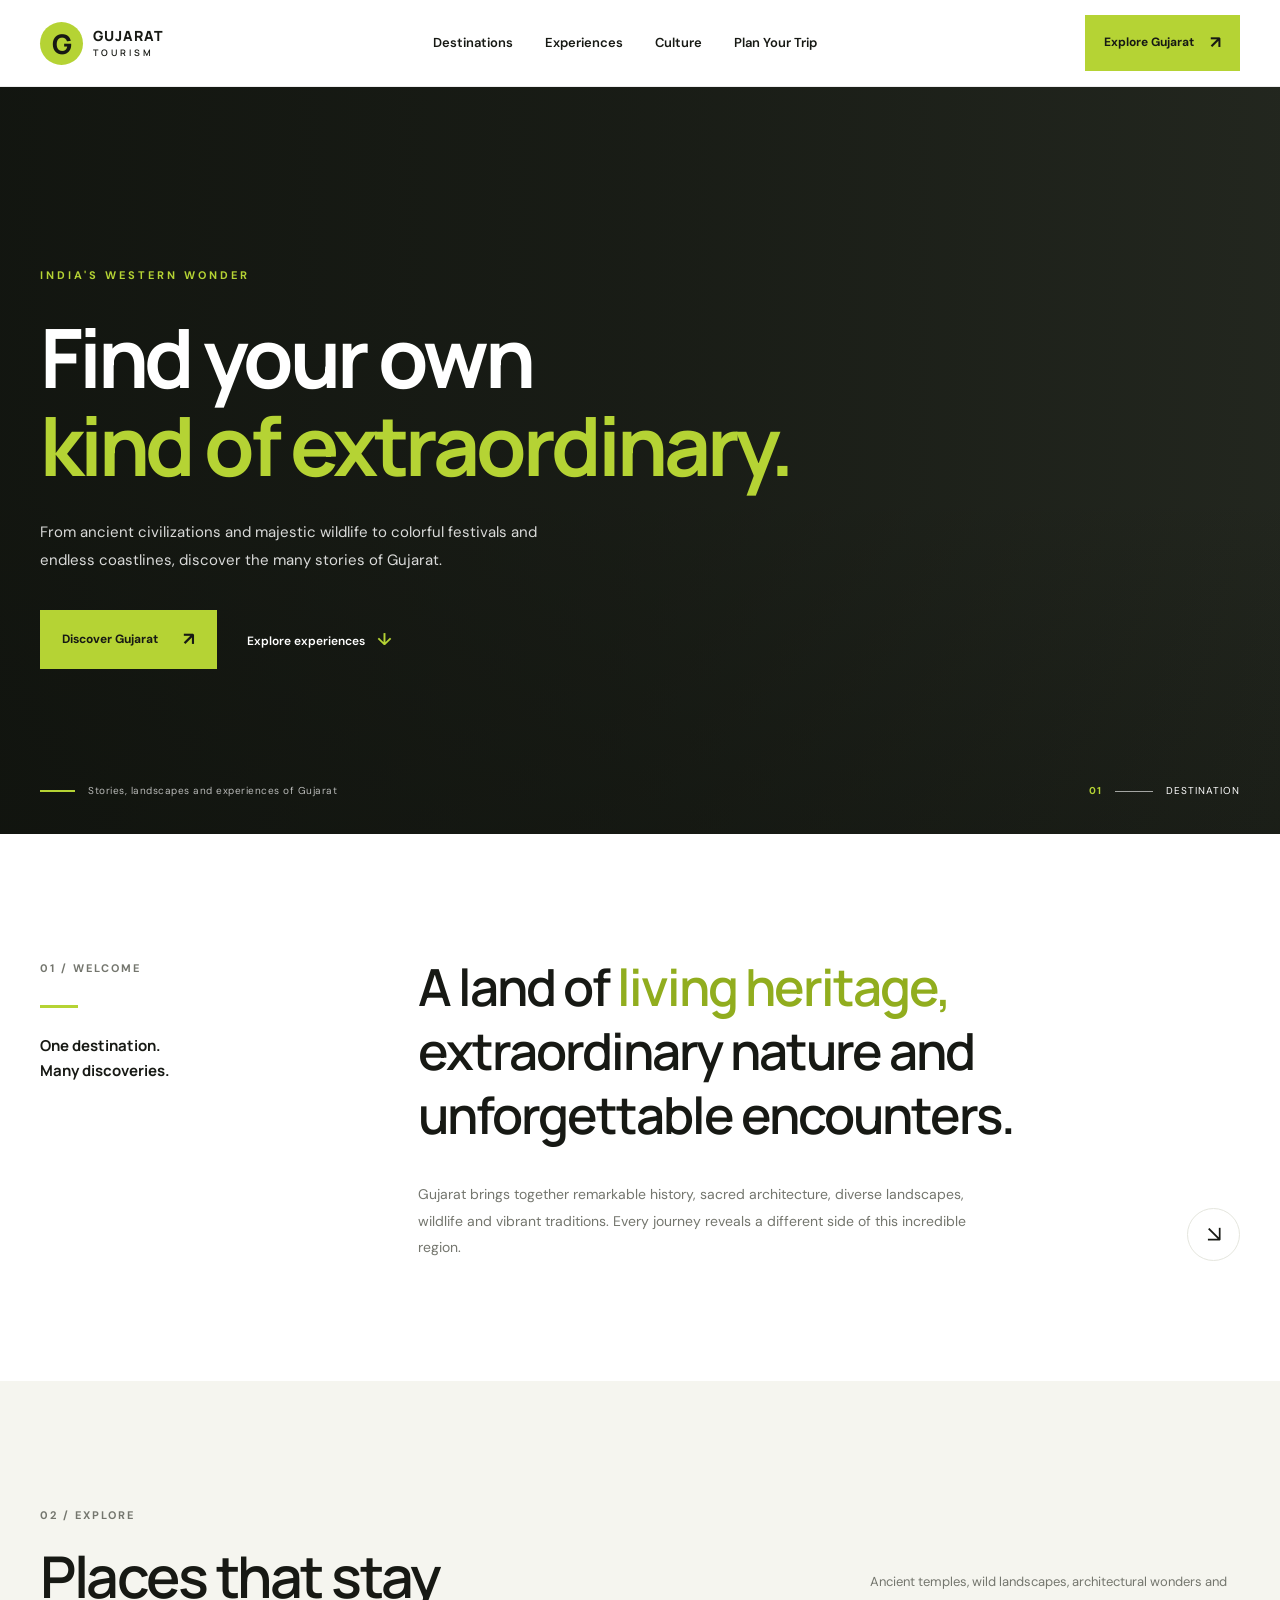
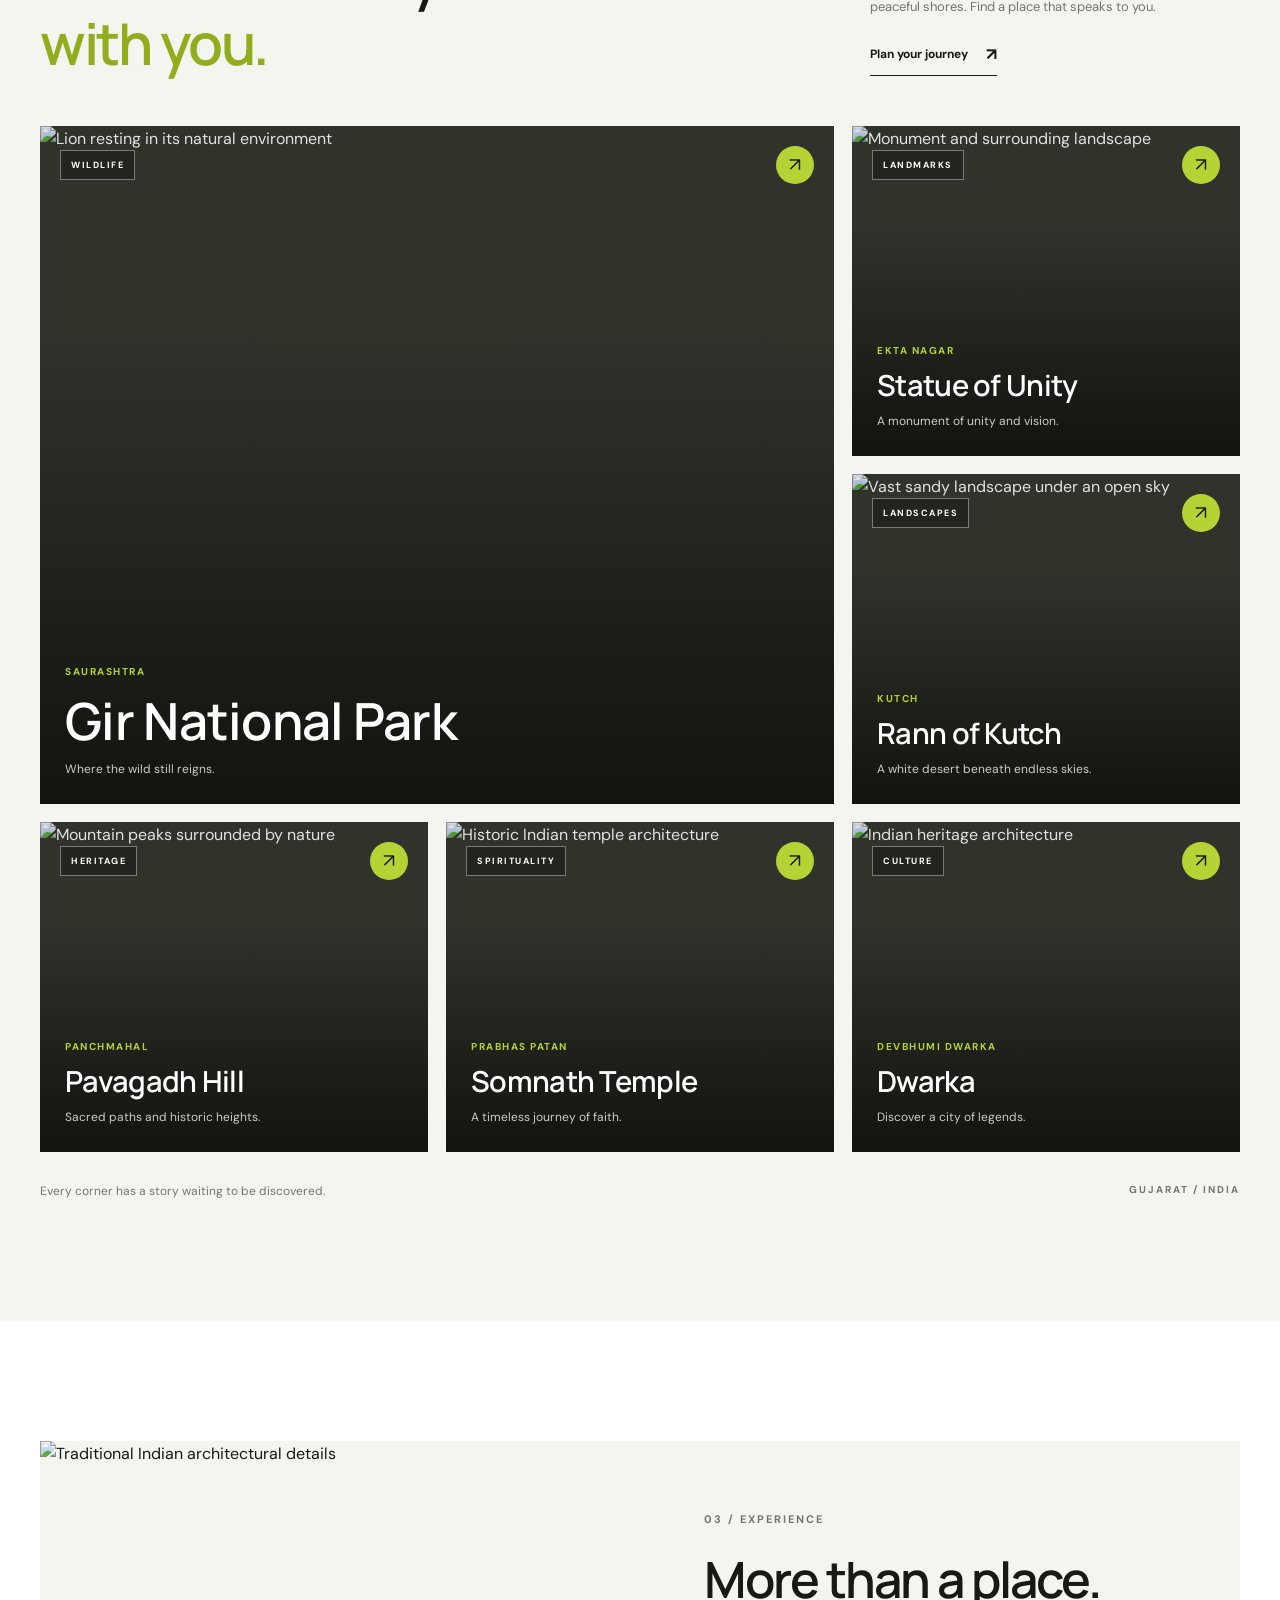
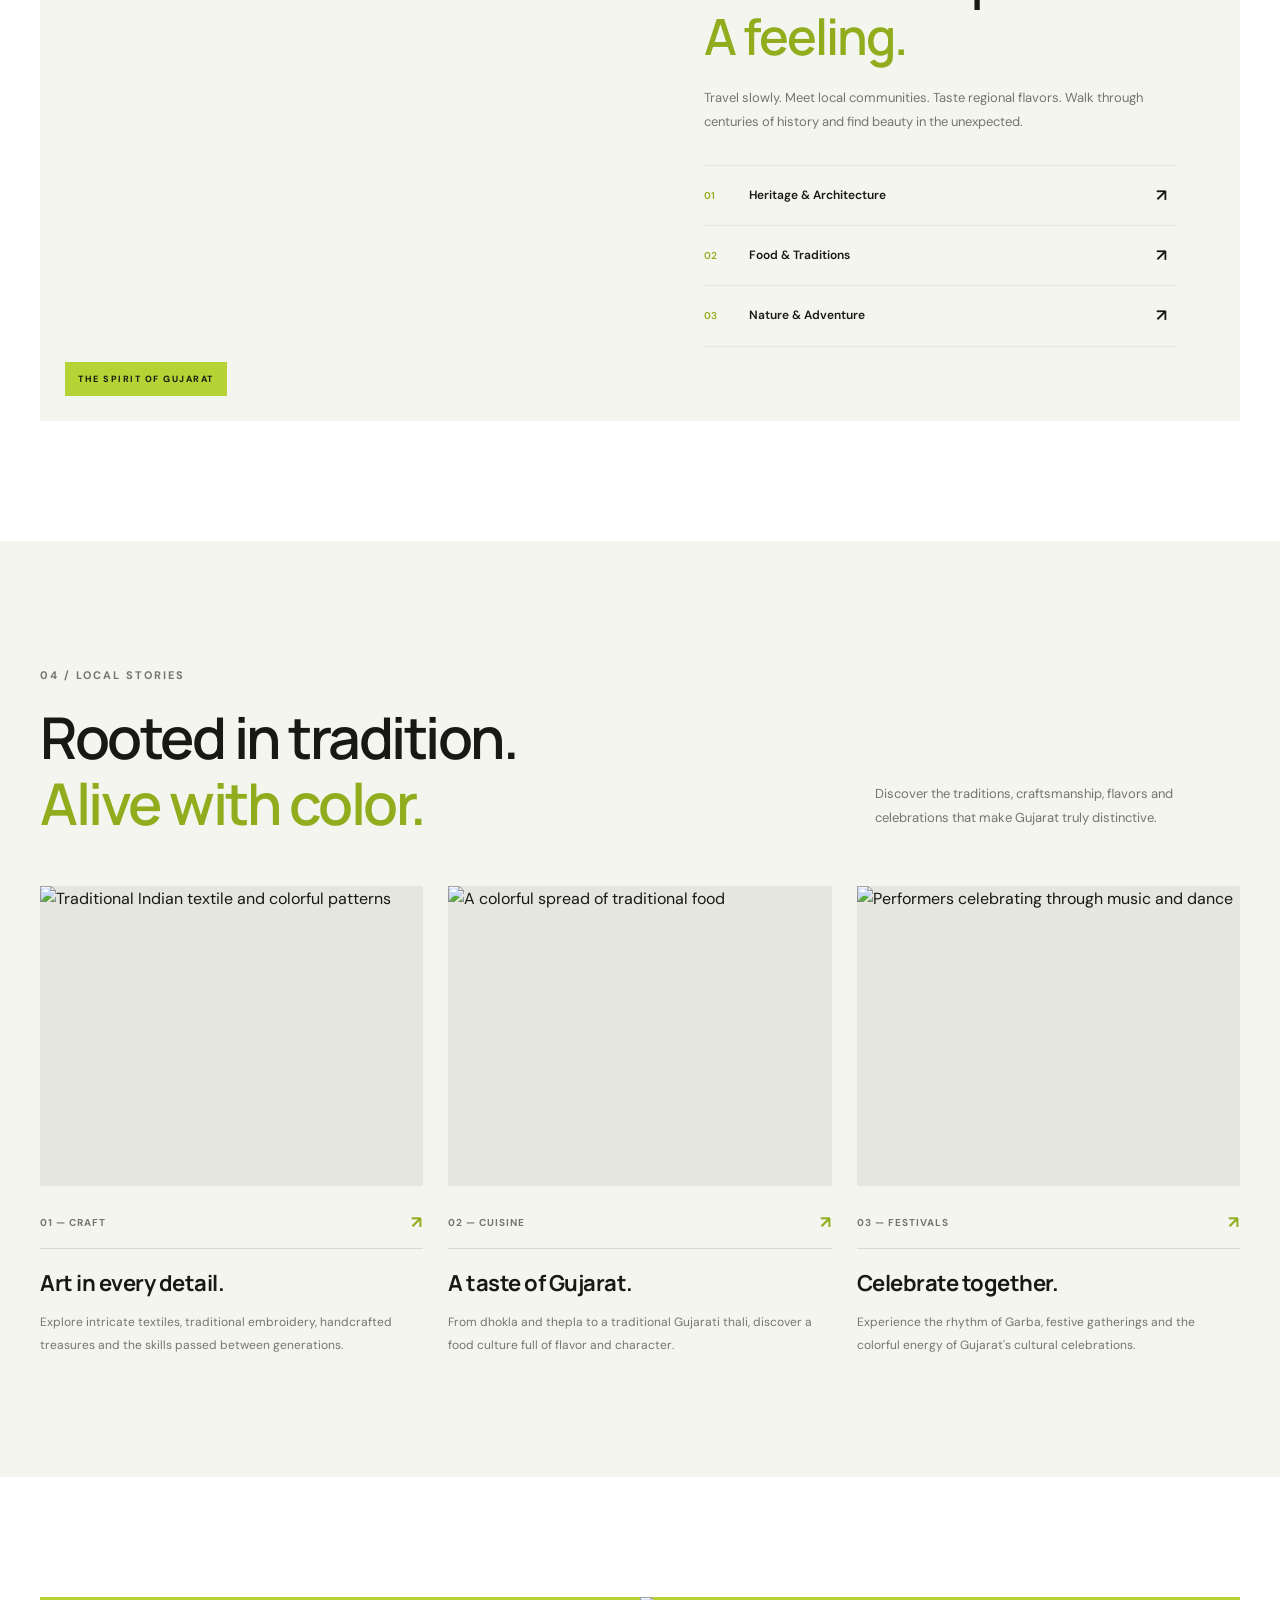
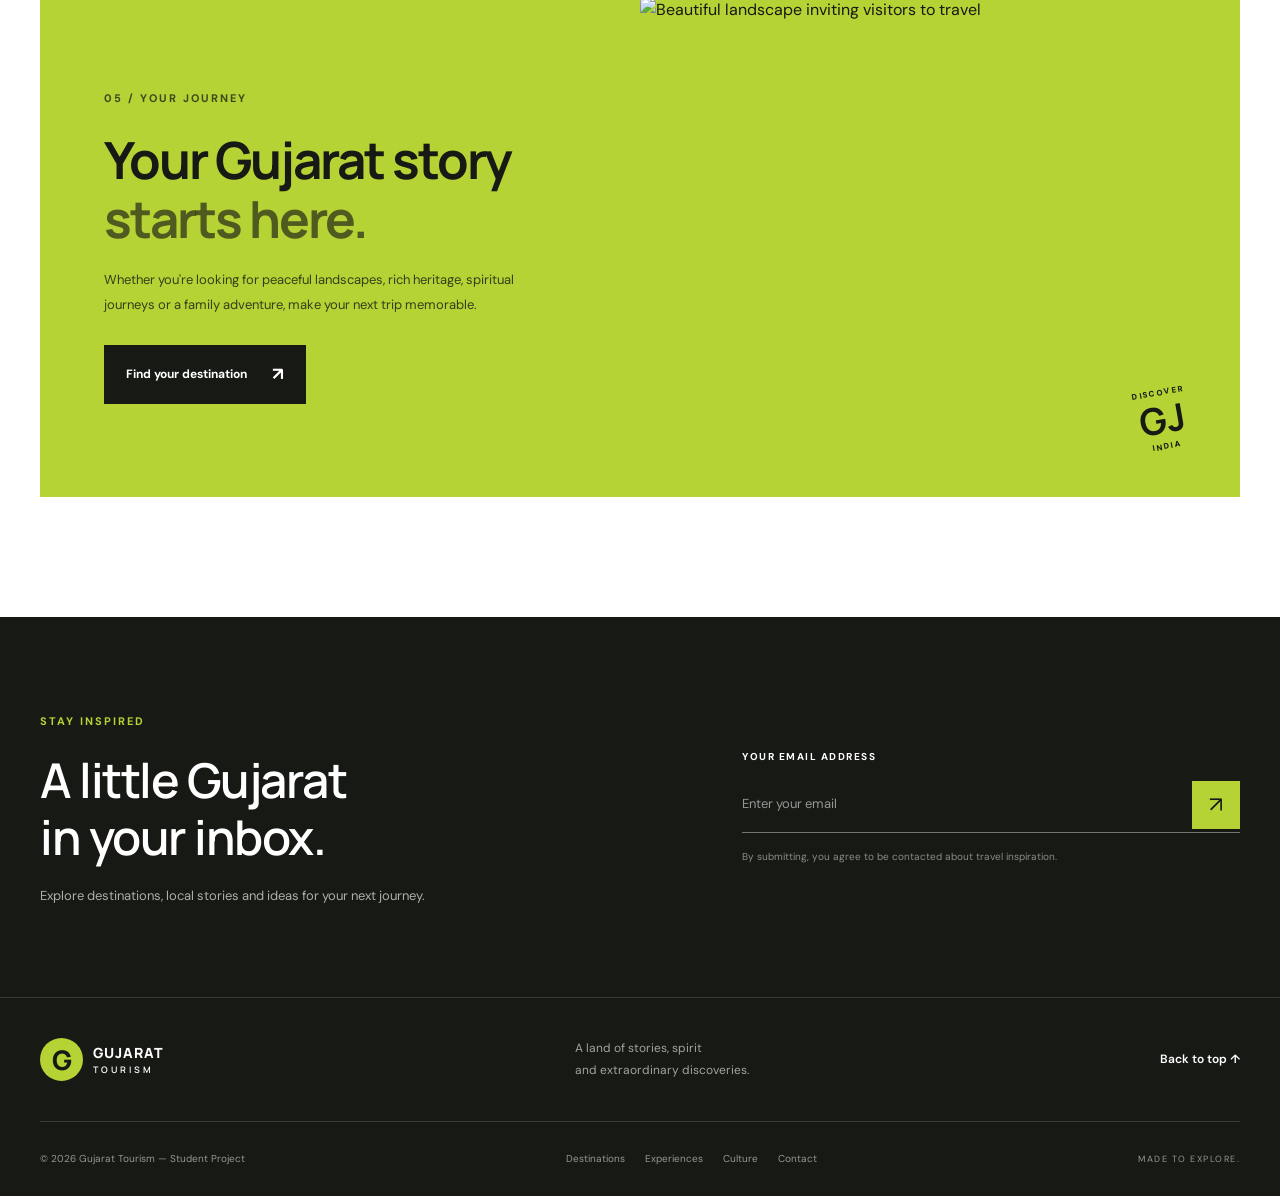
==== index.html @ 747186ce "Add files via upload" ====
<!DOCTYPE html>
<html lang="en">
<head>
    <meta charset="UTF-8">
    <meta name="viewport" content="width=device-width, initial-scale=1.0">

    <title>Gujarat Tourism | Discover the Extraordinary</title>

    <meta name="description"
          content="Discover Gujarat, India — explore heritage, wildlife, culture, beaches and unforgettable travel experiences.">

    <link rel="stylesheet" href="style.css">

    <link rel="preconnect" href="https://fonts.googleapis.com">
    <link rel="preconnect" href="https://fonts.gstatic.com" crossorigin>

    <link href="https://fonts.googleapis.com/css2?family=DM+Sans:wght@400;500;600;700&family=Manrope:wght@400;500;600;700;800&display=swap"
          rel="stylesheet">
</head>

<body>

    <!-- HEADER -->

    <header class="header">
        <div class="container nav-wrapper">

            <a href="index.html" class="logo">
                <span class="logo-symbol">G</span>
                <span class="logo-text">
                    GUJARAT
                    <small>TOURISM</small>
                </span>
            </a>

            <nav class="navigation">
                <a href="#destinations">Destinations</a>
                <a href="#experiences">Experiences</a>
                <a href="#culture">Culture</a>
                <a href="#travel">Plan Your Trip</a>
            </nav>

            <a href="#destinations" class="nav-button">
                Explore Gujarat <span>↗</span>
            </a>

        </div>
    </header>


    <main>

        <!-- HERO SECTION -->

        <section class="hero">

            <div class="hero-image"></div>

            <div class="hero-overlay"></div>

            <div class="container hero-content">

                <p class="eyebrow hero-eyebrow">
                    INDIA'S WESTERN WONDER
                </p>

                <h1>
                    Find your own<br>
                    <span>kind of extraordinary.</span>
                </h1>

                <p class="hero-description">
                    From ancient civilizations and majestic wildlife
                    to colorful festivals and endless coastlines,
                    discover the many stories of Gujarat.
                </p>

                <div class="hero-actions">
                    <a href="#destinations" class="button button-light">
                        Discover Gujarat <span>↗</span>
                    </a>

                    <a href="#experiences" class="text-link hero-link">
                        Explore experiences <span>↓</span>
                    </a>
                </div>

                <div class="hero-caption">
                    <span class="caption-line"></span>
                    <span>Stories, landscapes and experiences of Gujarat</span>
                </div>

            </div>

            <div class="hero-index">
                <span>01</span>
                <span class="index-line"></span>
                <span>DESTINATION</span>
            </div>

        </section>


        <!-- INTRODUCTION -->

        <section class="intro section-padding">

            <div class="container intro-grid">

                <div class="intro-label">
                    <span class="section-number">01 / WELCOME</span>
                    <span class="small-line"></span>
                    <p>One destination.<br>Many discoveries.</p>
                </div>

                <div class="intro-content">

                    <h2>
                        A land of <span>living heritage,</span>
                        extraordinary nature and unforgettable
                        encounters.
                    </h2>

                    <div class="intro-bottom">

                        <p>
                            Gujarat brings together remarkable history,
                            sacred architecture, diverse landscapes,
                            wildlife and vibrant traditions. Every
                            journey reveals a different side of this
                            incredible region.
                        </p>

                        <a href="#experiences" class="circle-link"
                           aria-label="Explore experiences">
                            <span>↘</span>
                        </a>

                    </div>

                </div>

            </div>

        </section>


        <!-- DESTINATIONS -->

        <section class="destinations section-padding" id="destinations">

            <div class="container">

                <div class="section-heading">

                    <div>
                        <span class="section-number">02 / EXPLORE</span>
                        <h2>Places that stay<br><span>with you.</span></h2>
                    </div>

                    <div class="heading-side">
                        <p>
                            Ancient temples, wild landscapes,
                            architectural wonders and peaceful shores.
                            Find a place that speaks to you.
                        </p>

                        <a href="#travel" class="underlined-link">
                            Plan your journey <span>↗</span>
                        </a>
                    </div>

                </div>


                <div class="destination-grid">

                    <!-- GIR -->

                    <a href="gir.html" class="destination-card card-large">

                        <img
                            src="https://images.unsplash.com/photo-1561731216-c3a4d99437d5?auto=format&fit=crop&w=1200&q=85"
                            alt="Lion resting in its natural environment"
                            loading="lazy">

                        <div class="card-shade"></div>

                        <div class="card-top">
                            <span class="card-tag">WILDLIFE</span>
                            <span class="card-arrow">↗</span>
                        </div>

                        <div class="card-content">
                            <span class="card-location">Saurashtra</span>
                            <h3>Gir National Park</h3>
                            <p>Where the wild still reigns.</p>
                        </div>

                    </a>


                    <!-- STATUE OF UNITY -->

                    <a href="statue.html" class="destination-card">

                        <img
                            src="Images/statue_2.png"
                            alt="Monument and surrounding landscape"
                            loading="lazy">

                        <div class="card-shade"></div>

                        <div class="card-top">
                            <span class="card-tag">LANDMARKS</span>
                            <span class="card-arrow">↗</span>
                        </div>

                        <div class="card-content">
                            <span class="card-location">Ekta Nagar</span>
                            <h3>Statue of Unity</h3>
                            <p>A monument of unity and vision.</p>
                        </div>

                    </a>


                    <!-- RANN OF KUTCH -->

                    <a href="rann.html" class="destination-card">

                        <img
                            src="Images/rann_4.jpg"
                            alt="Vast sandy landscape under an open sky"
                            loading="lazy">

                        <div class="card-shade"></div>

                        <div class="card-top">
                            <span class="card-tag">LANDSCAPES</span>
                            <span class="card-arrow">↗</span>
                        </div>

                        <div class="card-content">
                            <span class="card-location">Kutch</span>
                            <h3>Rann of Kutch</h3>
                            <p>A white desert beneath endless skies.</p>
                        </div>

                    </a>


                    <!-- PAVAGADH -->

                    <a href="pavagadh-final.html" class="destination-card">

                        <img
                            src="Images/Pawagadh_3.jpg"
                            alt="Mountain peaks surrounded by nature"
                            loading="lazy">

                        <div class="card-shade"></div>

                        <div class="card-top">
                            <span class="card-tag">HERITAGE</span>
                            <span class="card-arrow">↗</span>
                        </div>

                        <div class="card-content">
                            <span class="card-location">Panchmahal</span>
                            <h3>Pavagadh Hill</h3>
                            <p>Sacred paths and historic heights.</p>
                        </div>

                    </a>


                    <!-- SOMNATH -->

                    <a href="somnath-final.html" class="destination-card">

                        <img
                            src="Images/Somnath_1.jpg"
                            alt="Historic Indian temple architecture"
                            loading="lazy">

                        <div class="card-shade"></div>

                        <div class="card-top">
                            <span class="card-tag">SPIRITUALITY</span>
                            <span class="card-arrow">↗</span>
                        </div>

                        <div class="card-content">
                            <span class="card-location">Prabhas Patan</span>
                            <h3>Somnath Temple</h3>
                            <p>A timeless journey of faith.</p>
                        </div>

                    </a>


                    <!-- DWARKA -->

                    <a href="dwarka.html" class="destination-card">

                        <img
                            src="Images/Dwarka_2.jpg"
                            alt="Indian heritage architecture"
                            loading="lazy">

                        <div class="card-shade"></div>

                        <div class="card-top">
                            <span class="card-tag">CULTURE</span>
                            <span class="card-arrow">↗</span>
                        </div>

                        <div class="card-content">
                            <span class="card-location">Devbhumi Dwarka</span>
                            <h3>Dwarka</h3>
                            <p>Discover a city of legends.</p>
                        </div>

                    </a>

                </div>

                <div class="destination-footer">
                    <p>Every corner has a story waiting to be discovered.</p>
                    <span class="footer-decoration">GUJARAT / INDIA</span>
                </div>

            </div>

        </section>


        <!-- FEATURED EXPERIENCE -->

        <section class="featured section-padding" id="experiences">

            <div class="container">

                <div class="featured-panel">

                    <div class="featured-image">
                        <img
                            src="https://images.unsplash.com/photo-1514222134-b57cbb8ce073?auto=format&fit=crop&w=1200&q=85"
                            alt="Traditional Indian architectural details"
                            loading="lazy">

                        <span class="image-note">
                            THE SPIRIT OF GUJARAT
                        </span>
                    </div>

                    <div class="featured-content">

                        <span class="section-number">03 / EXPERIENCE</span>

                        <h2>
                            More than a place.<br>
                            <span>A feeling.</span>
                        </h2>

                        <p>
                            Travel slowly. Meet local communities.
                            Taste regional flavors. Walk through
                            centuries of history and find beauty
                            in the unexpected.
                        </p>

                        <div class="experience-list">

                            <a href="#culture" class="experience-item">
                                <span>01</span>
                                <span>Heritage & Architecture</span>
                                <span>↗</span>
                            </a>

                            <a href="#culture" class="experience-item">
                                <span>02</span>
                                <span>Food & Traditions</span>
                                <span>↗</span>
                            </a>

                            <a href="#travel" class="experience-item">
                                <span>03</span>
                                <span>Nature & Adventure</span>
                                <span>↗</span>
                            </a>

                        </div>

                    </div>

                </div>

            </div>

        </section>


        <!-- CULTURE SECTION -->

        <section class="culture section-padding" id="culture">

            <div class="container">

                <div class="culture-heading">

                    <div>
                        <span class="section-number">04 / LOCAL STORIES</span>
                        <h2>Rooted in tradition.<br><span>Alive with color.</span></h2>
                    </div>

                    <p>
                        Discover the traditions, craftsmanship,
                        flavors and celebrations that make Gujarat
                        truly distinctive.
                    </p>

                </div>


                <div class="culture-grid">

                    <article class="culture-card">

                        <div class="culture-image">
                            <img
                                src="https://images.unsplash.com/photo-1606293926075-69a00dbfde81?auto=format&fit=crop&w=900&q=85"
                                alt="Traditional Indian textile and colorful patterns"
                                loading="lazy">
                        </div>

                        <div class="culture-meta">
                            <span>01 — CRAFT</span>
                            <span>↗</span>
                        </div>

                        <h3>Art in every detail.</h3>

                        <p>
                            Explore intricate textiles, traditional
                            embroidery, handcrafted treasures and
                            the skills passed between generations.
                        </p>

                    </article>


                    <article class="culture-card">

                        <div class="culture-image">
                            <img
                                src="https://images.unsplash.com/photo-1547592180-85f173990554?auto=format&fit=crop&w=900&q=85"
                                alt="A colorful spread of traditional food"
                                loading="lazy">
                        </div>

                        <div class="culture-meta">
                            <span>02 — CUISINE</span>
                            <span>↗</span>
                        </div>

                        <h3>A taste of Gujarat.</h3>

                        <p>
                            From dhokla and thepla to a traditional
                            Gujarati thali, discover a food culture
                            full of flavor and character.
                        </p>

                    </article>


                    <article class="culture-card">

                        <div class="culture-image">
                            <img
                                src="https://images.unsplash.com/photo-1508700115892-45ecd05ae2ad?auto=format&fit=crop&w=900&q=85"
                                alt="Performers celebrating through music and dance"
                                loading="lazy">
                        </div>

                        <div class="culture-meta">
                            <span>03 — FESTIVALS</span>
                            <span>↗</span>
                        </div>

                        <h3>Celebrate together.</h3>

                        <p>
                            Experience the rhythm of Garba, festive
                            gatherings and the colorful energy of
                            Gujarat's cultural celebrations.
                        </p>

                    </article>

                </div>

            </div>

        </section>


        <!-- TRAVEL CTA -->

        <section class="travel section-padding" id="travel">

            <div class="container">

                <div class="travel-panel">

                    <div class="travel-copy">

                        <span class="section-number">05 / YOUR JOURNEY</span>

                        <h2>
                            Your Gujarat story<br>
                            <span>starts here.</span>
                        </h2>

                        <p>
                            Whether you're looking for peaceful
                            landscapes, rich heritage, spiritual
                            journeys or a family adventure,
                            make your next trip memorable.
                        </p>

                        <a href="#destinations" class="button button-dark">
                            Find your destination <span>↗</span>
                        </a>

                    </div>

                    <div class="travel-visual">

                        <img
                            src="https://images.unsplash.com/photo-1476514525535-07fb3b4ae5f1?auto=format&fit=crop&w=1200&q=85"
                            alt="Beautiful landscape inviting visitors to travel"
                            loading="lazy">

                        <div class="travel-stamp">
                            <span>DISCOVER</span>
                            <strong>GJ</strong>
                            <span>INDIA</span>
                        </div>

                    </div>

                </div>

            </div>

        </section>


        <!-- NEWSLETTER / CONTACT -->

        <section class="newsletter">

            <div class="container newsletter-inner">

                <div>
                    <span class="section-number">STAY INSPIRED</span>

                    <h2>
                        A little Gujarat<br>
                        in your inbox.
                    </h2>

                    <p>
                        Explore destinations, local stories
                        and ideas for your next journey.
                    </p>
                </div>

                <form class="newsletter-form"
                      action="mailto:info@gujarattourism.com"
                      method="post"
                      enctype="text/plain">

                    <label for="email">YOUR EMAIL ADDRESS</label>

                    <div class="email-row">

                        <input
                            type="email"
                            id="email"
                            name="email"
                            placeholder="Enter your email"
                            required>

                        <button type="submit" aria-label="Submit email">
                            ↗
                        </button>

                    </div>

                    <p class="form-note">
                        By submitting, you agree to be contacted
                        about travel inspiration.
                    </p>

                </form>

            </div>

        </section>

    </main>


    <!-- FOOTER -->

    <footer class="footer">

        <div class="container">

            <div class="footer-top">

                <a href="index.html" class="logo footer-logo">
                    <span class="logo-symbol">G</span>

                    <span class="logo-text">
                        GUJARAT
                        <small>TOURISM</small>
                    </span>
                </a>

                <p>
                    A land of stories, spirit<br>
                    and extraordinary discoveries.
                </p>

                <a href="#" class="back-top">
                    Back to top ↑
                </a>

            </div>

            <div class="footer-bottom">

                <span>© 2026 Gujarat Tourism — Student Project</span>

                <div class="footer-links">
                    <a href="#destinations">Destinations</a>
                    <a href="#experiences">Experiences</a>
                    <a href="#culture">Culture</a>
                    <a href="#travel">Contact</a>
                </div>

                <span>MADE TO EXPLORE.</span>

            </div>

        </div>

    </footer>

</body>
</html>
---- style.css ----
/* ==============================
   GUJARAT TOURISM
   Pure HTML + CSS
   ============================== */


/* ---------- ROOT ---------- */

:root {
    --green: #b5d334;
    --green-dark: #91ad1e;

    --black: #171914;
    --dark: #242820;
    --white: #ffffff;

    --cream: #f5f5ef;
    --grey: #74766e;
    --light-grey: #e5e6de;

    --font-heading: "Manrope", sans-serif;
    --font-body: "DM Sans", sans-serif;

    --container: 1240px;
}


/* ---------- RESET ---------- */

* {
    margin: 0;
    padding: 0;
    box-sizing: border-box;
}

html {
    scroll-behavior: smooth;
    scroll-padding-top: 90px;
}

body {
    font-family: var(--font-body);
    color: var(--black);
    background: var(--white);
    line-height: 1.6;
    overflow-x: hidden;
}

img {
    display: block;
    width: 100%;
    height: 100%;
    object-fit: cover;
}

a {
    text-decoration: none;
    color: inherit;
}

button,
input {
    font: inherit;
}

button,
a {
    -webkit-tap-highlight-color: transparent;
}

.container {
    width: min(var(--container), calc(100% - 80px));
    margin: 0 auto;
}

.section-padding {
    padding: 120px 0;
}

.section-number {
    display: inline-block;
    font-size: 11px;
    font-weight: 700;
    letter-spacing: 2px;
    color: var(--grey);
}

.small-line {
    display: block;
    width: 38px;
    height: 3px;
    margin: 25px 0;
    background: var(--green);
}


/* ---------- HEADER ---------- */

.header {
    position: relative;
    z-index: 10;
    width: 100%;
    background: var(--white);
    border-bottom: 1px solid rgba(0, 0, 0, 0.07);
}

.nav-wrapper {
    min-height: 86px;
    display: flex;
    align-items: center;
    justify-content: space-between;
    gap: 30px;
}

.logo {
    display: inline-flex;
    align-items: center;
    gap: 10px;
    flex-shrink: 0;
}

.logo-symbol {
    width: 43px;
    height: 43px;
    display: grid;
    place-items: center;
    background: var(--green);
    color: var(--black);
    font-family: var(--font-heading);
    font-size: 27px;
    font-weight: 800;
    border-radius: 50%;
}

.logo-text {
    font-family: var(--font-heading);
    font-size: 14px;
    font-weight: 800;
    line-height: 1.1;
    letter-spacing: 1px;
}

.logo-text small {
    display: block;
    margin-top: 4px;
    font-size: 9px;
    letter-spacing: 3px;
    font-weight: 600;
}

.navigation {
    display: flex;
    align-items: center;
    gap: 32px;
}

.navigation a {
    font-size: 13px;
    font-weight: 600;
    transition: color 0.25s ease;
}

.navigation a:hover {
    color: var(--green-dark);
}

.nav-button {
    display: inline-flex;
    align-items: center;
    gap: 16px;
    padding: 14px 19px;
    background: var(--green);
    font-size: 12px;
    font-weight: 700;
    transition: background 0.25s ease;
}

.nav-button:hover {
    background: var(--green-dark);
}

.nav-button span {
    font-size: 17px;
}


/* ---------- HERO ---------- */

.hero {
    min-height: 680px;
    height: min(790px, 83vh);
    position: relative;
    display: flex;
    align-items: center;
    overflow: hidden;
    background: var(--dark);
    color: var(--white);
}

.hero-image,
.hero-overlay {
    position: absolute;
    inset: 0;
}

.hero-image {
    background-image: url(
        "https://images.unsplash.com/photo-1514222134-b57cbb8ce073?auto=format&fit=crop&w=2200&q=90"
    );
    background-size: cover;
    background-position: center;
    transform: scale(1.02);
}

.hero-overlay {
    background:
        linear-gradient(
            90deg,
            rgba(15, 18, 13, 0.84) 0%,
            rgba(15, 18, 13, 0.55) 48%,
            rgba(15, 18, 13, 0.08) 100%
        ),
        linear-gradient(
            0deg,
            rgba(15, 18, 13, 0.4),
            transparent 45%
        );
}

.hero-content {
    position: relative;
    z-index: 2;
    padding-top: 15px;
}

.eyebrow {
    font-size: 11px;
    font-weight: 700;
    letter-spacing: 3px;
}

.hero-eyebrow {
    color: var(--green);
    margin-bottom: 28px;
}

.hero h1 {
    max-width: 850px;
    font-family: var(--font-heading);
    font-size: clamp(45px, 6.4vw, 86px);
    font-weight: 700;
    line-height: 1.08;
    letter-spacing: -4px;
}

.hero h1 span {
    color: var(--green);
}

.hero-description {
    max-width: 510px;
    margin-top: 28px;
    color: rgba(255, 255, 255, 0.84);
    font-size: 15px;
    line-height: 1.9;
}

.hero-actions {
    display: flex;
    align-items: center;
    flex-wrap: wrap;
    gap: 30px;
    margin-top: 35px;
}

.button {
    min-height: 54px;
    display: inline-flex;
    align-items: center;
    justify-content: center;
    gap: 25px;
    padding: 15px 22px;
    font-size: 12px;
    font-weight: 700;
    transition:
        transform 0.25s ease,
        background 0.25s ease;
}

.button:hover {
    transform: translateY(-3px);
}

.button span {
    font-size: 18px;
}

.button-light {
    background: var(--green);
    color: var(--black);
}

.button-light:hover {
    background: var(--white);
}

.text-link {
    font-size: 12px;
    font-weight: 600;
}

.hero-link {
    color: var(--white);
}

.hero-link span {
    margin-left: 9px;
    color: var(--green);
    font-size: 17px;
}

.hero-caption {
    position: absolute;
    left: 0;
    bottom: -130px;
    display: flex;
    align-items: center;
    gap: 13px;
    color: rgba(255, 255, 255, 0.7);
    font-size: 10px;
    letter-spacing: 0.5px;
}

.caption-line {
    width: 35px;
    height: 2px;
    background: var(--green);
}

.hero-index {
    position: absolute;
    z-index: 2;
    right: 40px;
    bottom: 35px;
    display: flex;
    align-items: center;
    gap: 13px;
    font-size: 10px;
    letter-spacing: 1px;
}

.hero-index span:first-child {
    color: var(--green);
    font-weight: 700;
}

.index-line {
    width: 38px;
    height: 1px;
    background: rgba(255, 255, 255, 0.6);
}


/* ---------- INTRO ---------- */

.intro {
    background: var(--white);
}

.intro-grid {
    display: grid;
    grid-template-columns: 0.75fr 2fr;
    gap: 70px;
}

.intro-label p {
    font-family: var(--font-heading);
    font-size: 15px;
    font-weight: 700;
    line-height: 1.7;
}

.intro-content h2 {
    max-width: 850px;
    font-family: var(--font-heading);
    font-size: clamp(30px, 4vw, 52px);
    line-height: 1.25;
    font-weight: 600;
    letter-spacing: -2px;
}

.intro-content h2 span {
    color: var(--green-dark);
}

.intro-bottom {
    display: flex;
    align-items: flex-end;
    justify-content: space-between;
    gap: 40px;
    margin-top: 35px;
}

.intro-bottom p {
    max-width: 590px;
    color: var(--grey);
    font-size: 14px;
    line-height: 1.9;
}

.circle-link {
    width: 53px;
    height: 53px;
    flex-shrink: 0;
    display: grid;
    place-items: center;
    border: 1px solid var(--light-grey);
    border-radius: 50%;
    font-size: 23px;
    transition: all 0.25s ease;
}

.circle-link:hover {
    color: var(--black);
    background: var(--green);
    border-color: var(--green);
}


/* ---------- DESTINATIONS ---------- */

.destinations {
    background: var(--cream);
}

.section-heading {
    display: flex;
    align-items: flex-end;
    justify-content: space-between;
    gap: 50px;
    margin-bottom: 50px;
}

.section-heading h2,
.culture-heading h2 {
    margin-top: 17px;
    font-family: var(--font-heading);
    font-size: clamp(35px, 4.5vw, 58px);
    line-height: 1.15;
    font-weight: 600;
    letter-spacing: -2.5px;
}

.section-heading h2 span,
.culture-heading h2 span {
    color: var(--green-dark);
}

.heading-side {
    max-width: 370px;
}

.heading-side p {
    color: var(--grey);
    font-size: 13px;
    line-height: 1.9;
    margin-bottom: 20px;
}

.underlined-link {
    display: inline-flex;
    gap: 18px;
    align-items: center;
    padding-bottom: 7px;
    border-bottom: 1px solid var(--black);
    font-size: 12px;
    font-weight: 700;
}

.underlined-link span {
    font-size: 17px;
}

.destination-grid {
    display: grid;
    grid-template-columns: repeat(3, minmax(0, 1fr));
    grid-auto-rows: 330px;
    gap: 18px;
}

.destination-card {
    min-width: 0;
    position: relative;
    overflow: hidden;
    background: #34382f;
    color: var(--white);
}

.destination-card img {
    position: absolute;
    inset: 0;
    transition: transform 0.7s cubic-bezier(0.2, 0.6, 0.2, 1);
}

.destination-card:hover img {
    transform: scale(1.07);
}

.card-large {
    grid-column: span 2;
    grid-row: span 2;
}

.card-large .card-content h3 {
    font-size: clamp(32px, 4vw, 52px);
}

.card-shade {
    position: absolute;
    inset: 0;
    background: linear-gradient(
        0deg,
        rgba(12, 15, 10, 0.88) 0%,
        rgba(12, 15, 10, 0.12) 70%
    );
}

.card-top {
    position: absolute;
    top: 20px;
    left: 20px;
    right: 20px;
    display: flex;
    align-items: center;
    justify-content: space-between;
}

.card-tag {
    padding: 7px 10px;
    color: var(--white);
    background: rgba(20, 22, 18, 0.45);
    border: 1px solid rgba(255, 255, 255, 0.4);
    font-size: 9px;
    letter-spacing: 1.5px;
    font-weight: 700;
    backdrop-filter: blur(5px);
}

.card-arrow {
    width: 38px;
    height: 38px;
    display: grid;
    place-items: center;
    color: var(--black);
    background: var(--green);
    border-radius: 50%;
    font-size: 19px;
    transition: transform 0.25s ease;
}

.destination-card:hover .card-arrow {
    transform: rotate(45deg);
}

.card-content {
    position: absolute;
    left: 25px;
    right: 25px;
    bottom: 25px;
}

.card-location {
    display: block;
    margin-bottom: 8px;
    color: var(--green);
    font-size: 10px;
    font-weight: 700;
    letter-spacing: 1.5px;
    text-transform: uppercase;
}

.card-content h3 {
    font-family: var(--font-heading);
    font-size: clamp(21px, 2.3vw, 29px);
    line-height: 1.25;
    font-weight: 600;
    letter-spacing: -0.7px;
}

.card-content p {
    margin-top: 8px;
    color: rgba(255, 255, 255, 0.78);
    font-size: 12px;
}

.destination-footer {
    display: flex;
    justify-content: space-between;
    gap: 25px;
    margin-top: 30px;
    color: var(--grey);
    font-size: 12px;
}

.footer-decoration {
    font-size: 10px;
    letter-spacing: 2px;
    font-weight: 700;
}


/* ---------- FEATURED EXPERIENCE ---------- */

.featured {
    background: var(--white);
}

.featured-panel {
    display: grid;
    grid-template-columns: 1fr 1fr;
    min-height: 580px;
    background: var(--cream);
}

.featured-image {
    position: relative;
    min-height: 500px;
    overflow: hidden;
}

.featured-image img {
    position: absolute;
    inset: 0;
    transition: transform 0.7s ease;
}

.featured-panel:hover .featured-image img {
    transform: scale(1.035);
}

.image-note {
    position: absolute;
    bottom: 25px;
    left: 25px;
    padding: 10px 13px;
    background: var(--green);
    color: var(--black);
    font-size: 9px;
    letter-spacing: 1.5px;
    font-weight: 700;
}

.featured-content {
    padding: clamp(35px, 5vw, 70px);
}

.featured-content h2 {
    margin-top: 20px;
    margin-bottom: 20px;
    font-family: var(--font-heading);
    font-size: clamp(34px, 4vw, 50px);
    font-weight: 600;
    line-height: 1.15;
    letter-spacing: -2px;
}

.featured-content h2 span {
    color: var(--green-dark);
}

.featured-content > p {
    color: var(--grey);
    font-size: 13px;
    line-height: 1.9;
}

.experience-list {
    margin-top: 30px;
    border-top: 1px solid var(--light-grey);
}

.experience-item {
    display: grid;
    grid-template-columns: 35px 1fr 20px;
    gap: 10px;
    align-items: center;
    padding: 16px 0;
    border-bottom: 1px solid var(--light-grey);
    font-size: 12px;
    font-weight: 600;
    transition: color 0.2s ease;
}

.experience-item span:first-child {
    color: var(--green-dark);
    font-size: 10px;
}

.experience-item span:last-child {
    font-size: 17px;
}

.experience-item:hover {
    color: var(--green-dark);
}


/* ---------- CULTURE ---------- */

.culture {
    background: var(--cream);
}

.culture-heading {
    display: flex;
    align-items: flex-end;
    justify-content: space-between;
    gap: 45px;
    margin-bottom: 50px;
}

.culture-heading > p {
    max-width: 365px;
    color: var(--grey);
    font-size: 13px;
    line-height: 1.9;
    padding-bottom: 5px;
}

.culture-grid {
    display: grid;
    grid-template-columns: repeat(3, minmax(0, 1fr));
    gap: 25px;
}

.culture-card {
    min-width: 0;
}

.culture-image {
    height: 300px;
    overflow: hidden;
    background: var(--light-grey);
}

.culture-image img {
    transition: transform 0.6s ease;
}

.culture-card:hover .culture-image img {
    transform: scale(1.06);
}

.culture-meta {
    display: flex;
    align-items: center;
    justify-content: space-between;
    margin-top: 23px;
    padding-bottom: 12px;
    border-bottom: 1px solid #d9dbd1;
    color: var(--grey);
    font-size: 10px;
    font-weight: 700;
    letter-spacing: 1px;
}

.culture-meta span:last-child {
    color: var(--green-dark);
    font-size: 17px;
}

.culture-card h3 {
    margin-top: 17px;
    font-family: var(--font-heading);
    font-size: 22px;
    font-weight: 700;
    letter-spacing: -0.5px;
}

.culture-card > p {
    margin-top: 10px;
    color: var(--grey);
    font-size: 12px;
    line-height: 1.9;
}


/* ---------- TRAVEL CTA ---------- */

.travel {
    background: var(--white);
}

.travel-panel {
    display: grid;
    grid-template-columns: 1fr 1fr;
    min-height: 500px;
    background: var(--green);
    overflow: hidden;
}

.travel-copy {
    padding: clamp(35px, 5vw, 70px);
    display: flex;
    align-items: flex-start;
    flex-direction: column;
    justify-content: center;
}

.travel-copy .section-number {
    color: rgba(23, 25, 20, 0.75);
}

.travel-copy h2 {
    margin-top: 23px;
    font-family: var(--font-heading);
    font-size: clamp(35px, 4vw, 55px);
    font-weight: 700;
    line-height: 1.15;
    letter-spacing: -2px;
}

.travel-copy h2 span {
    color: rgba(23, 25, 20, 0.65);
}

.travel-copy p {
    max-width: 420px;
    margin-top: 20px;
    color: rgba(23, 25, 20, 0.8);
    font-size: 13px;
    line-height: 1.9;
}

.button-dark {
    margin-top: 28px;
    background: var(--black);
    color: var(--white);
}

.button-dark:hover {
    background: var(--white);
    color: var(--black);
}

.travel-visual {
    position: relative;
    min-height: 400px;
    overflow: hidden;
}

.travel-visual img {
    position: absolute;
    inset: 0;
    transition: transform 0.6s ease;
}

.travel-panel:hover .travel-visual img {
    transform: scale(1.04);
}

.travel-stamp {
    position: absolute;
    right: 25px;
    bottom: 25px;
    width: 105px;
    height: 105px;
    display: flex;
    flex-direction: column;
    align-items: center;
    justify-content: center;
    border-radius: 50%;
    background: var(--green);
    color: var(--black);
    transform: rotate(-10deg);
}

.travel-stamp span {
    font-size: 8px;
    font-weight: 800;
    letter-spacing: 1.5px;
}

.travel-stamp strong {
    font-family: var(--font-heading);
    font-size: 37px;
    line-height: 1.1;
}


/* ---------- NEWSLETTER ---------- */

.newsletter {
    padding: 90px 0;
    background: var(--black);
    color: var(--white);
}

.newsletter-inner {
    display: grid;
    grid-template-columns: 1fr 0.8fr;
    align-items: center;
    gap: 80px;
}

.newsletter .section-number {
    color: var(--green);
}

.newsletter h2 {
    margin-top: 18px;
    font-family: var(--font-heading);
    font-size: clamp(34px, 4vw, 48px);
    font-weight: 600;
    line-height: 1.2;
    letter-spacing: -1.5px;
}

.newsletter-inner > div > p {
    max-width: 400px;
    margin-top: 18px;
    color: rgba(255, 255, 255, 0.65);
    font-size: 13px;
    line-height: 1.8;
}

.newsletter-form label {
    display: block;
    margin-bottom: 12px;
    font-size: 10px;
    font-weight: 700;
    letter-spacing: 1.5px;
}

.email-row {
    display: flex;
    border-bottom: 1px solid rgba(255, 255, 255, 0.4);
}

.email-row input {
    width: 100%;
    min-width: 0;
    padding: 17px 0;
    border: 0;
    outline: none;
    color: var(--white);
    background: transparent;
    font-size: 13px;
}

.email-row input::placeholder {
    color: rgba(255, 255, 255, 0.55);
}

.email-row button {
    width: 48px;
    height: 48px;
    flex-shrink: 0;
    align-self: center;
    border: 0;
    background: var(--green);
    color: var(--black);
    font-size: 22px;
    cursor: pointer;
    transition: background 0.2s ease;
}

.email-row button:hover {
    background: var(--white);
}

.form-note {
    margin-top: 15px;
    color: rgba(255, 255, 255, 0.5);
    font-size: 10px;
    line-height: 1.7;
}


/* ---------- FOOTER ---------- */

.footer {
    background: var(--black);
    color: var(--white);
    border-top: 1px solid rgba(255, 255, 255, 0.15);
}

.footer-top {
    display: flex;
    align-items: center;
    justify-content: space-between;
    gap: 35px;
    padding: 40px 0;
}

.footer-logo .logo-text {
    color: var(--white);
}

.footer-top > p {
    color: rgba(255, 255, 255, 0.6);
    font-size: 12px;
    line-height: 1.8;
}

.back-top {
    font-size: 12px;
    font-weight: 600;
}

.back-top:hover {
    color: var(--green);
}

.footer-bottom {
    min-height: 75px;
    display: flex;
    align-items: center;
    justify-content: space-between;
    gap: 20px;
    border-top: 1px solid rgba(255, 255, 255, 0.15);
    color: rgba(255, 255, 255, 0.55);
    font-size: 10px;
}

.footer-links {
    display: flex;
    flex-wrap: wrap;
    gap: 20px;
}

.footer-links a:hover {
    color: var(--green);
}

.footer-bottom > span:last-child {
    font-size: 9px;
    letter-spacing: 1.5px;
}


/* ---------- TABLET ---------- */

@media (max-width: 1000px) {

    .container {
        width: calc(100% - 50px);
    }

    .navigation {
        gap: 18px;
    }

    .nav-button {
        padding: 12px;
        gap: 8px;
    }

    .section-padding {
        padding: 90px 0;
    }

    .intro-grid {
        gap: 35px;
    }

    .destination-grid {
        grid-auto-rows: 290px;
        gap: 13px;
    }

    .card-content {
        left: 18px;
        right: 18px;
        bottom: 18px;
    }

    .featured-content {
        padding: 35px;
    }

    .culture-image {
        height: 240px;
    }

    .newsletter-inner {
        gap: 40px;
    }
}


/* ---------- MOBILE ---------- */

@media (max-width: 700px) {

    html {
        scroll-padding-top: 20px;
    }

    .container {
        width: calc(100% - 36px);
    }

    .section-padding {
        padding: 70px 0;
    }

    .nav-wrapper {
        min-height: auto;
        padding-top: 16px;
        padding-bottom: 16px;
        flex-wrap: wrap;
        gap: 17px;
    }

    .logo-symbol {
        width: 37px;
        height: 37px;
        font-size: 23px;
    }

    .logo-text {
        font-size: 12px;
    }

    .navigation {
        order: 3;
        width: 100%;
        gap: 0;
        justify-content: space-between;
        overflow-x: auto;
        padding-top: 8px;
    }

    .navigation a {
        flex-shrink: 0;
        margin-right: 17px;
        font-size: 11px;
    }

    .nav-button {
        font-size: 10px;
    }

    .hero {
        min-height: 620px;
        height: 78vh;
        max-height: 760px;
    }

    .hero-overlay {
        background: linear-gradient(
            90deg,
            rgba(15, 18, 13, 0.83),
            rgba(15, 18, 13, 0.4)
        );
    }

    .hero h1 {
        font-size: clamp(42px, 10vw, 62px);
        letter-spacing: -2.5px;
    }

    .hero-description {
        max-width: 420px;
        font-size: 13px;
    }

    .hero-actions {
        gap: 20px;
    }

    .hero-caption {
        bottom: -100px;
        font-size: 9px;
    }

    .hero-index {
        right: 18px;
        bottom: 18px;
    }

    .intro-grid {
        grid-template-columns: 1fr;
        gap: 35px;
    }

    .intro-label p {
        font-size: 13px;
    }

    .intro-content h2 {
        font-size: 34px;
        letter-spacing: -1.5px;
    }

    .intro-bottom {
        align-items: flex-start;
        gap: 20px;
    }

    .intro-bottom p {
        font-size: 12px;
    }

    .circle-link {
        width: 43px;
        height: 43px;
    }

    .section-heading,
    .culture-heading {
        flex-direction: column;
        align-items: flex-start;
        gap: 25px;
    }

    .section-heading h2,
    .culture-heading h2 {
        font-size: 42px;
        letter-spacing: -1.8px;
    }

    .heading-side {
        max-width: 100%;
    }

    .destination-grid {
        grid-template-columns: repeat(2, minmax(0, 1fr));
        grid-auto-rows: 250px;
        gap: 10px;
    }

    .card-large {
        grid-column: span 2;
        grid-row: span 1;
    }

    .card-large .card-content h3 {
        font-size: 30px;
    }

    .card-content {
        left: 13px;
        right: 10px;
        bottom: 14px;
    }

    .card-content h3 {
        font-size: 18px;
    }

    .card-content p {
        font-size: 10px;
    }

    .card-top {
        top: 12px;
        left: 12px;
        right: 12px;
    }

    .card-tag {
        font-size: 8px;
        padding: 6px 7px;
    }

    .card-arrow {
        width: 31px;
        height: 31px;
        font-size: 15px;
    }

    .card-location {
        font-size: 8px;
        letter-spacing: 1px;
    }

    .destination-footer {
        flex-direction: column;
        gap: 10px;
        line-height: 1.8;
    }

    .featured-panel {
        grid-template-columns: 1fr;
    }

    .featured-image {
        min-height: 340px;
    }

    .featured-content {
        padding: 30px 22px;
    }

    .featured-content h2 {
        font-size: 39px;
    }

    .culture-grid {
        grid-template-columns: 1fr;
        gap: 38px;
    }

    .culture-image {
        height: 300px;
    }

    .culture-card h3 {
        font-size: 23px;
    }

    .travel-panel {
        grid-template-columns: 1fr;
    }

    .travel-copy {
        padding: 35px 23px;
    }

    .travel-copy h2 {
        font-size: 40px;
    }

    .travel-visual {
        min-height: 330px;
    }

    .newsletter {
        padding: 70px 0;
    }

    .newsletter-inner {
        grid-template-columns: 1fr;
        gap: 35px;
    }

    .newsletter h2 {
        font-size: 39px;
    }

    .footer-top {
        align-items: flex-start;
        flex-direction: column;
        gap: 23px;
        padding: 35px 0;
    }

    .footer-bottom {
        align-items: flex-start;
        flex-direction: column;
        padding: 22px 0;
        gap: 18px;
    }

    .footer-links {
        gap: 15px;
    }
}


/* ---------- SMALL MOBILE ---------- */

@media (max-width: 380px) {

    .container {
        width: calc(100% - 28px);
    }

    .nav-button {
        padding: 10px;
    }

    .hero h1 {
        font-size: 39px;
    }

    .hero-actions {
        align-items: flex-start;
        flex-direction: column;
    }

    .destination-grid {
        grid-auto-rows: 220px;
    }

    .card-content h3 {
        font-size: 16px;
    }

    .card-content p {
        font-size: 9px;
    }

    .section-heading h2,
    .culture-heading h2 {
        font-size: 36px;
    }

}
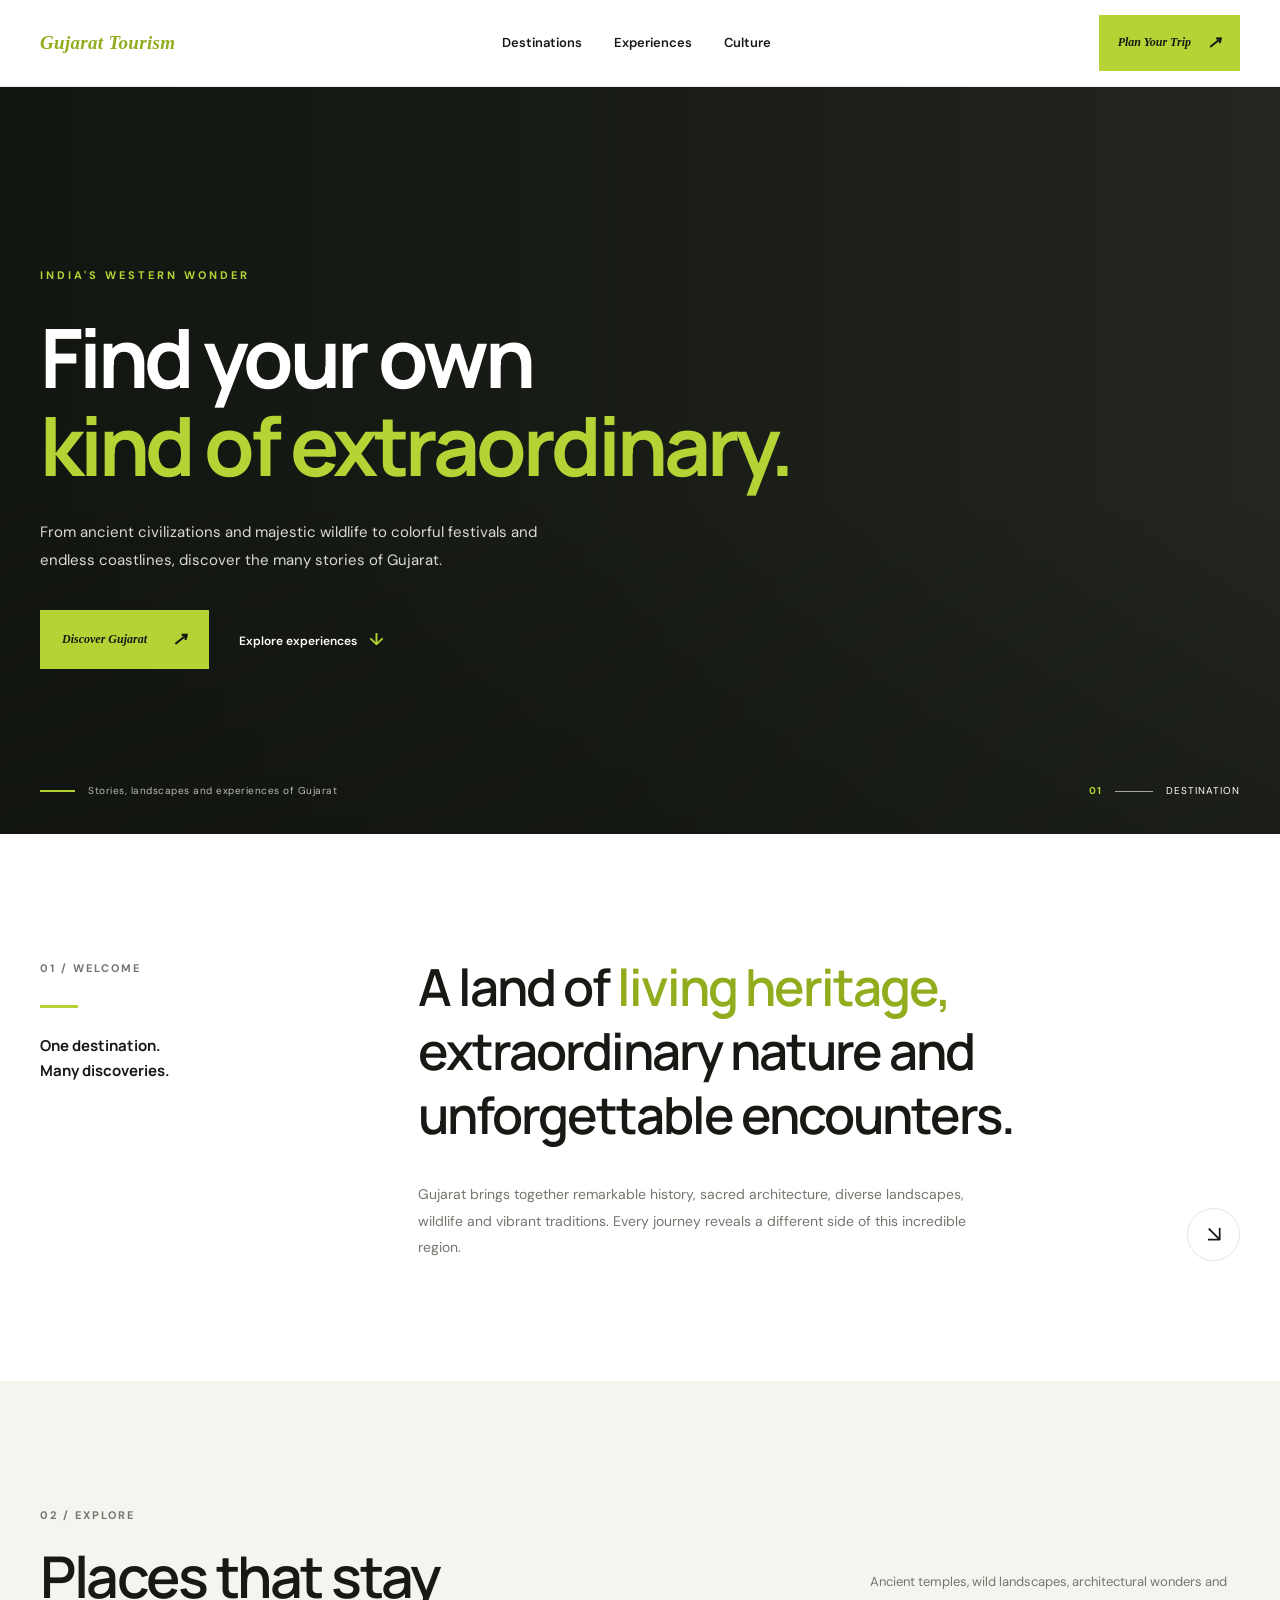
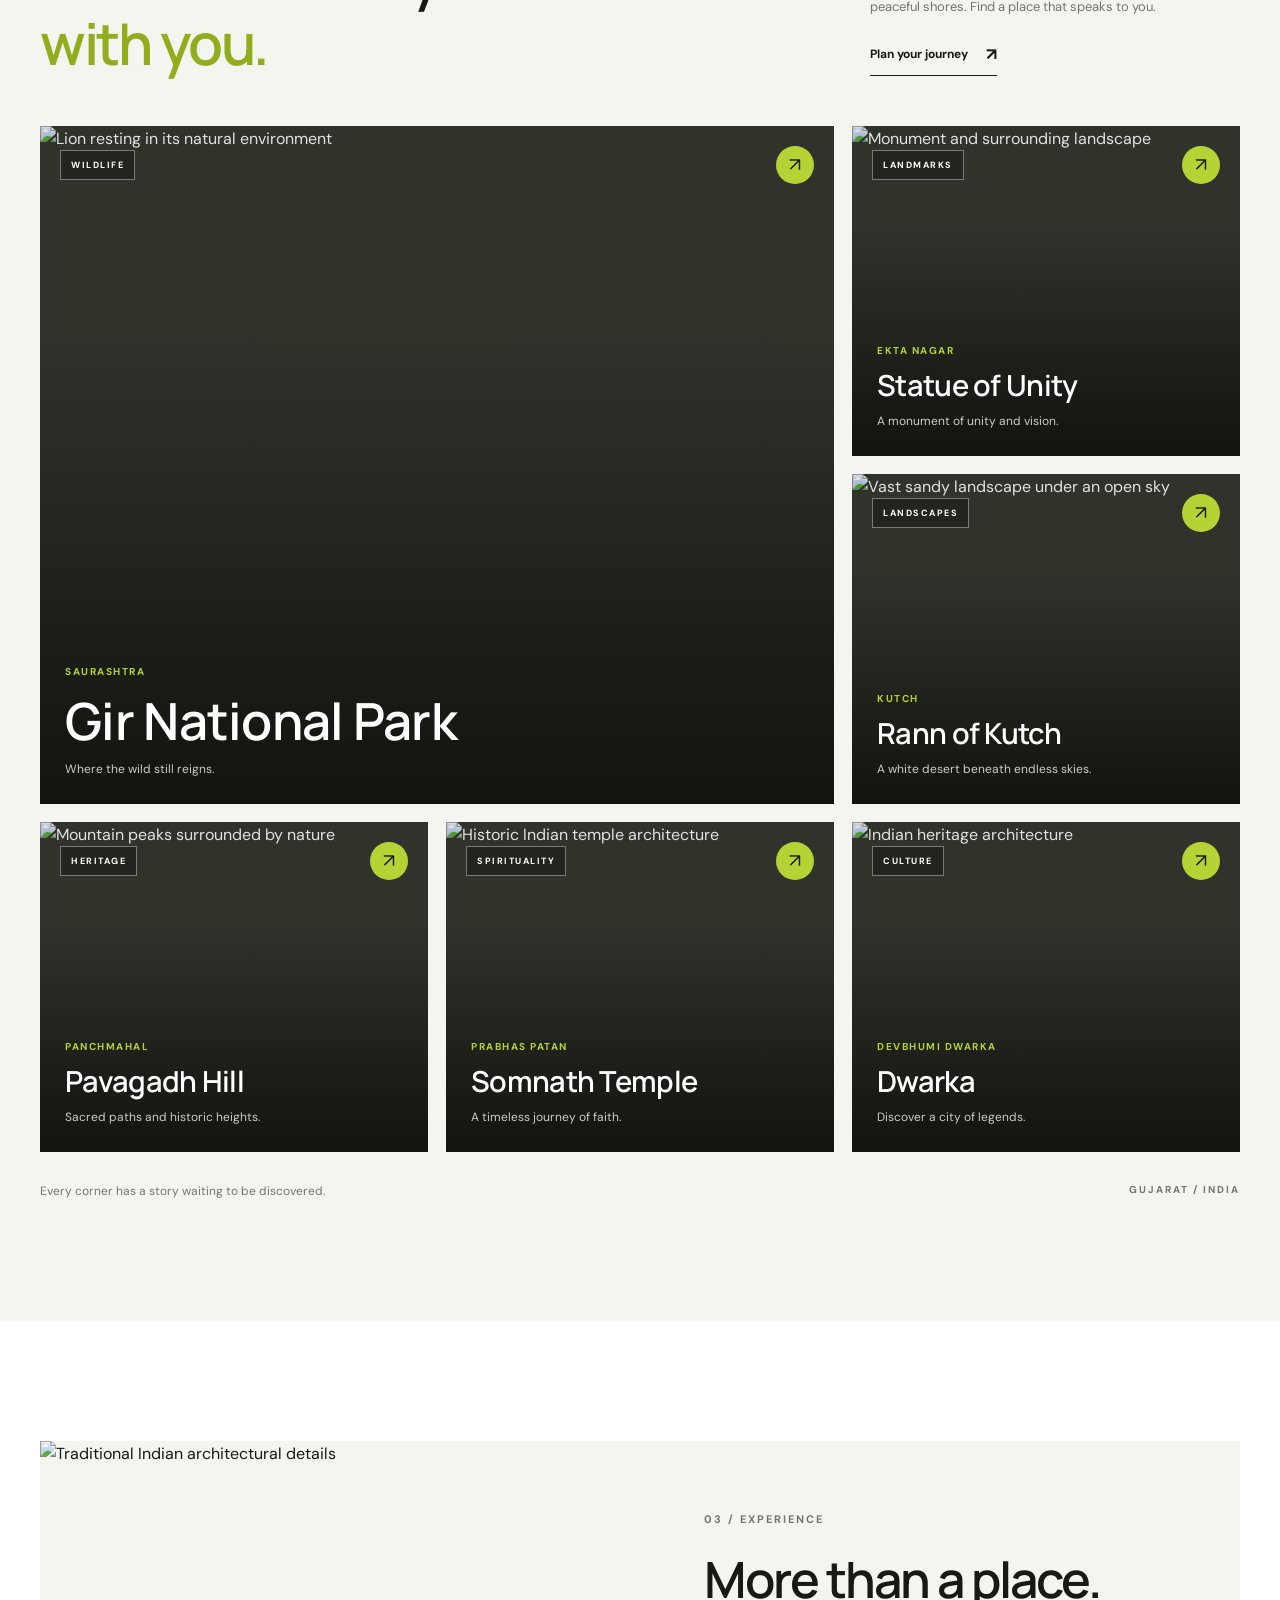
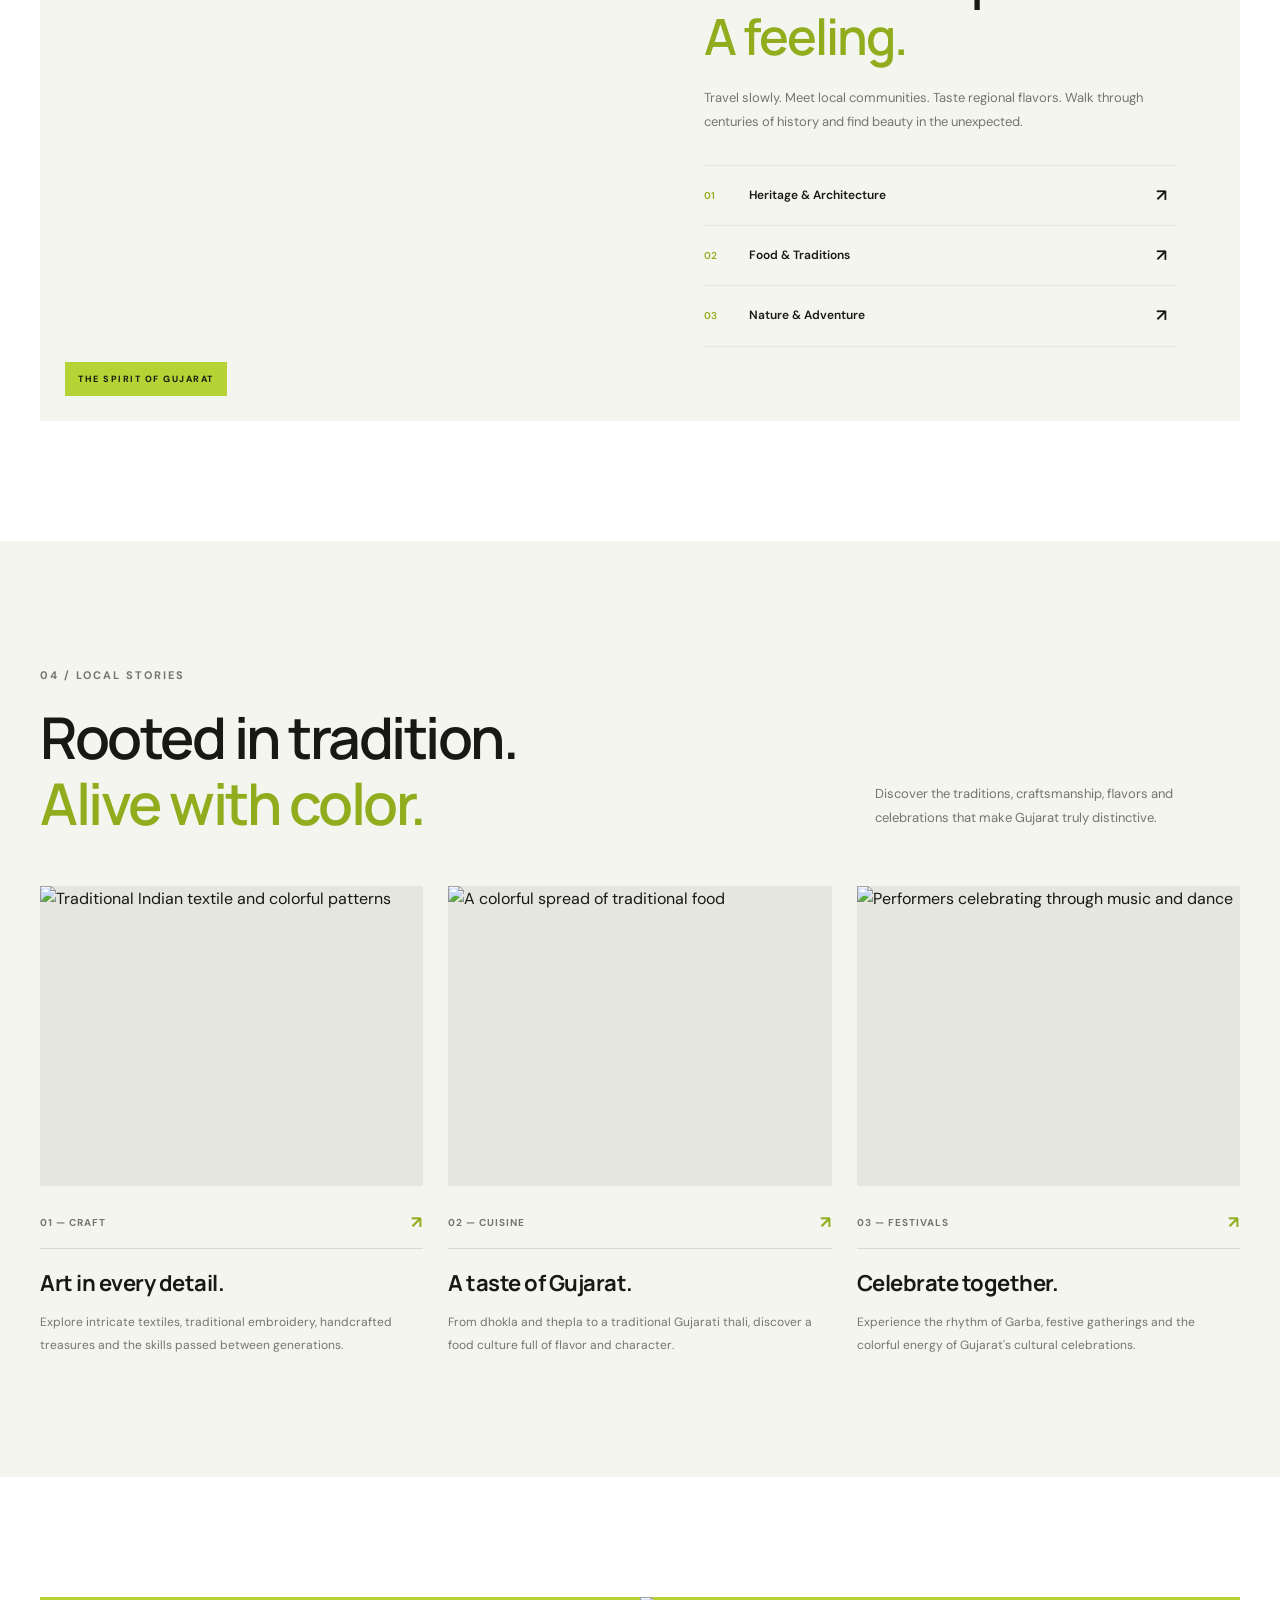
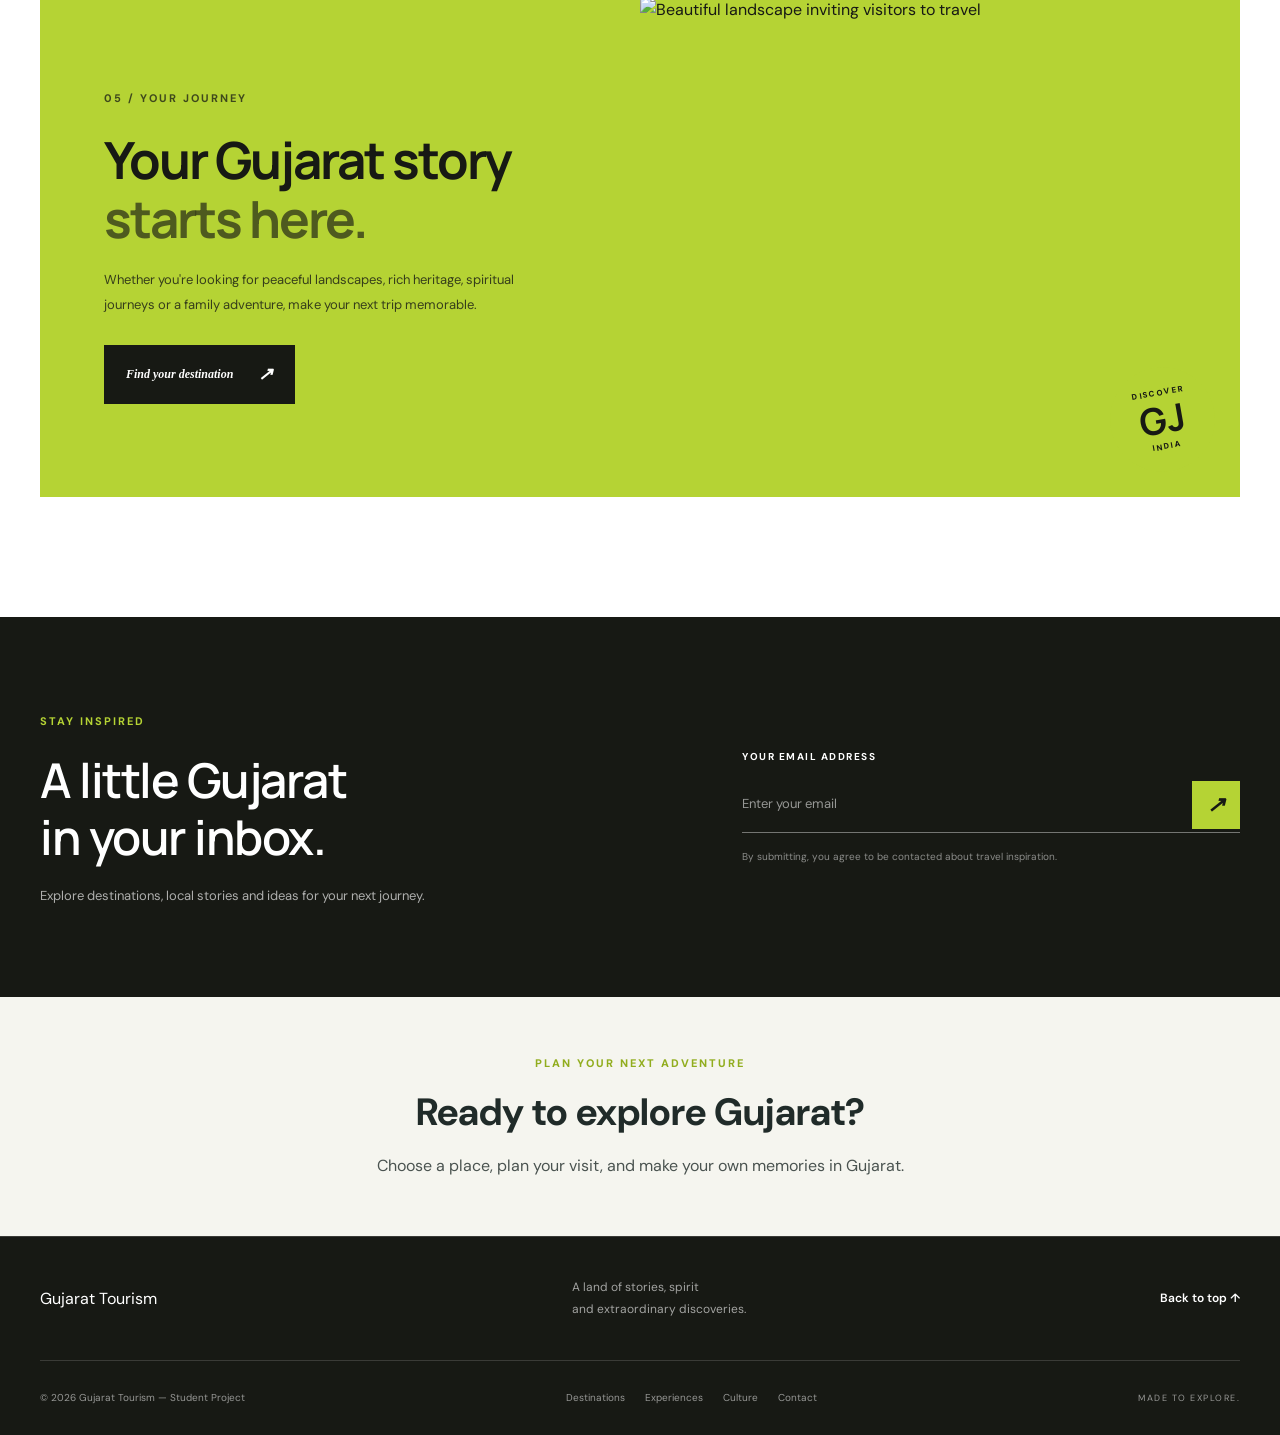
==== commit 3a324201: "Add files via upload" ====
--- a/index.html
+++ b/index.html
@@ -1,5 +1,6 @@
 <!DOCTYPE html>
 <html lang="en">
+
 <head>
     <meta charset="UTF-8">
     <meta name="viewport" content="width=device-width, initial-scale=1.0">
@@ -7,50 +8,37 @@
     <title>Gujarat Tourism | Discover the Extraordinary</title>
 
     <meta name="description"
-          content="Discover Gujarat, India — explore heritage, wildlife, culture, beaches and unforgettable travel experiences.">
+        content="Discover Gujarat, India — explore heritage, wildlife, culture, beaches and unforgettable travel experiences.">
 
     <link rel="stylesheet" href="style.css">
 
     <link rel="preconnect" href="https://fonts.googleapis.com">
     <link rel="preconnect" href="https://fonts.gstatic.com" crossorigin>
 
-    <link href="https://fonts.googleapis.com/css2?family=DM+Sans:wght@400;500;600;700&family=Manrope:wght@400;500;600;700;800&display=swap"
-          rel="stylesheet">
+    <link
+        href="https://fonts.googleapis.com/css2?family=DM+Sans:wght@400;500;600;700&family=Manrope:wght@400;500;600;700;800&display=swap"
+        rel="stylesheet">
 </head>
 
 <body>
-
-    <!-- HEADER -->
 
     <header class="header">
         <div class="container nav-wrapper">
 
-            <a href="index.html" class="logo">
-                <span class="logo-symbol">G</span>
-                <span class="logo-text">
-                    GUJARAT
-                    <small>TOURISM</small>
-                </span>
-            </a>
+            <a href="index.html" class="logo logo-text-only">Gujarat Tourism</a>
 
             <nav class="navigation">
                 <a href="#destinations">Destinations</a>
                 <a href="#experiences">Experiences</a>
-                <a href="#culture">Culture</a>
-                <a href="#travel">Plan Your Trip</a>
-            </nav>
-
-            <a href="#destinations" class="nav-button">
-                Explore Gujarat <span>↗</span>
-            </a>
+                <a href="#culture">Culture</a></nav>
+
+            <a href="#travel" class="nav-button">Plan Your Trip <span>↗</span></a>
 
         </div>
     </header>
 
 
     <main>
-
-        <!-- HERO SECTION -->
 
         <section class="hero">
 
@@ -100,9 +88,6 @@
 
         </section>
 
-
-        <!-- INTRODUCTION -->
-
         <section class="intro section-padding">
 
             <div class="container intro-grid">
@@ -131,8 +116,7 @@
                             incredible region.
                         </p>
 
-                        <a href="#experiences" class="circle-link"
-                           aria-label="Explore experiences">
+                        <a href="#experiences" class="circle-link" aria-label="Explore experiences">
                             <span>↘</span>
                         </a>
 
@@ -143,9 +127,6 @@
             </div>
 
         </section>
-
-
-        <!-- DESTINATIONS -->
 
         <section class="destinations section-padding" id="destinations">
 
@@ -175,14 +156,11 @@
 
                 <div class="destination-grid">
 
-                    <!-- GIR -->
 
                     <a href="gir.html" class="destination-card card-large">
 
-                        <img
-                            src="https://images.unsplash.com/photo-1561731216-c3a4d99437d5?auto=format&fit=crop&w=1200&q=85"
-                            alt="Lion resting in its natural environment"
-                            loading="lazy">
+                        <img src="https://images.unsplash.com/photo-1561731216-c3a4d99437d5?auto=format&fit=crop&w=1200&q=85"
+                            alt="Lion resting in its natural environment" loading="lazy">
 
                         <div class="card-shade"></div>
 
@@ -200,14 +178,9 @@
                     </a>
 
 
-                    <!-- STATUE OF UNITY -->
-
                     <a href="statue.html" class="destination-card">
 
-                        <img
-                            src="Images/statue_2.png"
-                            alt="Monument and surrounding landscape"
-                            loading="lazy">
+                        <img src="Images/statue_2.png" alt="Monument and surrounding landscape" loading="lazy">
 
                         <div class="card-shade"></div>
 
@@ -224,15 +197,9 @@
 
                     </a>
 
-
-                    <!-- RANN OF KUTCH -->
-
                     <a href="rann.html" class="destination-card">
 
-                        <img
-                            src="Images/rann_4.jpg"
-                            alt="Vast sandy landscape under an open sky"
-                            loading="lazy">
+                        <img loading="lazy" decoding="async" src="Images/rann_4.jpg" alt="Vast sandy landscape under an open sky" loading="lazy">
 
                         <div class="card-shade"></div>
 
@@ -249,15 +216,9 @@
 
                     </a>
 
-
-                    <!-- PAVAGADH -->
-
                     <a href="pavagadh-final.html" class="destination-card">
 
-                        <img
-                            src="Images/Pawagadh_3.jpg"
-                            alt="Mountain peaks surrounded by nature"
-                            loading="lazy">
+                        <img loading="lazy" decoding="async" src="Images/Pawagadh_3.jpg" alt="Mountain peaks surrounded by nature" loading="lazy">
 
                         <div class="card-shade"></div>
 
@@ -274,15 +235,9 @@
 
                     </a>
 
-
-                    <!-- SOMNATH -->
-
                     <a href="somnath-final.html" class="destination-card">
 
-                        <img
-                            src="Images/Somnath_1.jpg"
-                            alt="Historic Indian temple architecture"
-                            loading="lazy">
+                        <img loading="lazy" decoding="async" src="Images/Somnath_1.jpg" alt="Historic Indian temple architecture" loading="lazy">
 
                         <div class="card-shade"></div>
 
@@ -299,15 +254,9 @@
 
                     </a>
 
-
-                    <!-- DWARKA -->
-
                     <a href="dwarka.html" class="destination-card">
 
-                        <img
-                            src="Images/Dwarka_2.jpg"
-                            alt="Indian heritage architecture"
-                            loading="lazy">
+                        <img loading="lazy" decoding="async" src="Images/Dwarka_2.jpg" alt="Indian heritage architecture" loading="lazy">
 
                         <div class="card-shade"></div>
 
@@ -335,9 +284,6 @@
 
         </section>
 
-
-        <!-- FEATURED EXPERIENCE -->
-
         <section class="featured section-padding" id="experiences">
 
             <div class="container">
@@ -345,10 +291,8 @@
                 <div class="featured-panel">
 
                     <div class="featured-image">
-                        <img
-                            src="https://images.unsplash.com/photo-1514222134-b57cbb8ce073?auto=format&fit=crop&w=1200&q=85"
-                            alt="Traditional Indian architectural details"
-                            loading="lazy">
+                        <img src="https://images.unsplash.com/photo-1514222134-b57cbb8ce073?auto=format&fit=crop&w=1200&q=85"
+                            alt="Traditional Indian architectural details" loading="lazy">
 
                         <span class="image-note">
                             THE SPIRIT OF GUJARAT
@@ -401,9 +345,6 @@
 
         </section>
 
-
-        <!-- CULTURE SECTION -->
-
         <section class="culture section-padding" id="culture">
 
             <div class="container">
@@ -429,10 +370,8 @@
                     <article class="culture-card">
 
                         <div class="culture-image">
-                            <img
-                                src="https://images.unsplash.com/photo-1606293926075-69a00dbfde81?auto=format&fit=crop&w=900&q=85"
-                                alt="Traditional Indian textile and colorful patterns"
-                                loading="lazy">
+                            <img src="https://images.unsplash.com/photo-1606293926075-69a00dbfde81?auto=format&fit=crop&w=900&q=85"
+                                alt="Traditional Indian textile and colorful patterns" loading="lazy">
                         </div>
 
                         <div class="culture-meta">
@@ -454,10 +393,8 @@
                     <article class="culture-card">
 
                         <div class="culture-image">
-                            <img
-                                src="https://images.unsplash.com/photo-1547592180-85f173990554?auto=format&fit=crop&w=900&q=85"
-                                alt="A colorful spread of traditional food"
-                                loading="lazy">
+                            <img src="https://images.unsplash.com/photo-1547592180-85f173990554?auto=format&fit=crop&w=900&q=85"
+                                alt="A colorful spread of traditional food" loading="lazy">
                         </div>
 
                         <div class="culture-meta">
@@ -479,10 +416,8 @@
                     <article class="culture-card">
 
                         <div class="culture-image">
-                            <img
-                                src="https://images.unsplash.com/photo-1508700115892-45ecd05ae2ad?auto=format&fit=crop&w=900&q=85"
-                                alt="Performers celebrating through music and dance"
-                                loading="lazy">
+                            <img src="https://images.unsplash.com/photo-1508700115892-45ecd05ae2ad?auto=format&fit=crop&w=900&q=85"
+                                alt="Performers celebrating through music and dance" loading="lazy">
                         </div>
 
                         <div class="culture-meta">
@@ -505,9 +440,6 @@
             </div>
 
         </section>
-
-
-        <!-- TRAVEL CTA -->
 
         <section class="travel section-padding" id="travel">
 
@@ -539,10 +471,8 @@
 
                     <div class="travel-visual">
 
-                        <img
-                            src="https://images.unsplash.com/photo-1476514525535-07fb3b4ae5f1?auto=format&fit=crop&w=1200&q=85"
-                            alt="Beautiful landscape inviting visitors to travel"
-                            loading="lazy">
+                        <img src="https://images.unsplash.com/photo-1476514525535-07fb3b4ae5f1?auto=format&fit=crop&w=1200&q=85"
+                            alt="Beautiful landscape inviting visitors to travel" loading="lazy">
 
                         <div class="travel-stamp">
                             <span>DISCOVER</span>
@@ -558,9 +488,6 @@
 
         </section>
 
-
-        <!-- NEWSLETTER / CONTACT -->
-
         <section class="newsletter">
 
             <div class="container newsletter-inner">
@@ -579,21 +506,14 @@
                     </p>
                 </div>
 
-                <form class="newsletter-form"
-                      action="mailto:info@gujarattourism.com"
-                      method="post"
-                      enctype="text/plain">
+                <form class="newsletter-form" action="mailto:info@gujarattourism.com" method="post"
+                    enctype="text/plain">
 
                     <label for="email">YOUR EMAIL ADDRESS</label>
 
                     <div class="email-row">
 
-                        <input
-                            type="email"
-                            id="email"
-                            name="email"
-                            placeholder="Enter your email"
-                            required>
+                        <input type="email" id="email" name="email" placeholder="Enter your email" required>
 
                         <button type="submit" aria-label="Submit email">
                             ↗
@@ -612,10 +532,8 @@
 
         </section>
 
-    </main>
-
-
-    <!-- FOOTER -->
+    
+<section class="trip-prompt"><div class="trip-prompt-inner"><p class="trip-prompt-label">PLAN YOUR NEXT ADVENTURE</p><h2>Ready to explore Gujarat?</h2><p>Choose a place, plan your visit, and make your own memories in Gujarat.</p></div></section></main>
 
     <footer class="footer">
 
@@ -624,12 +542,7 @@
             <div class="footer-top">
 
                 <a href="index.html" class="logo footer-logo">
-                    <span class="logo-symbol">G</span>
-
-                    <span class="logo-text">
-                        GUJARAT
-                        <small>TOURISM</small>
-                    </span>
+                    Gujarat Tourism
                 </a>
 
                 <p>
@@ -663,4 +576,18 @@
     </footer>
 
 </body>
-</html>+
+</html>
+
+
+
+
+
+
+
+
+
+
+
+
+
--- a/style.css
+++ b/style.css
@@ -1,1401 +1,1694 @@
-/* ==============================
-   GUJARAT TOURISM
-   Pure HTML + CSS
-   ============================== */
+:root {
+    --green: #b5d334;
+    --green-dark: #91ad1e;
+
+    --black: #171914;
+    --dark: #242820;
+    --white: #ffffff;
+
+    --cream: #f5f5ef;
+    --grey: #74766e;
+    --light-grey: #e5e6de;
+
+    --font-heading: "Manrope", sans-serif;
+    --font-body: "DM Sans", sans-serif;
+
+    --container: 1240px;
+}
+
+
+
+
+* {
+    margin: 0;
+    padding: 0;
+    box-sizing: border-box;
+}
+
+html {
+    scroll-behavior: smooth;
+    scroll-padding-top: 90px;
+}
+
+body {
+    font-family: var(--font-body);
+    color: var(--black);
+    background: var(--white);
+    line-height: 1.6;
+    overflow-x: hidden;
+}
+
+img {
+    display: block;
+    width: 100%;
+    height: 100%;
+    object-fit: cover;
+}
+
+a {
+    text-decoration: none;
+    color: inherit;
+}
+
+button,
+input {
+    font: inherit;
+}
+
+button,
+a {
+    -webkit-tap-highlight-color: transparent;
+}
+
+.container {
+    width: min(var(--container), calc(100% - 80px));
+    margin: 0 auto;
+}
+
+.section-padding {
+    padding: 120px 0;
+}
+
+.section-number {
+    display: inline-block;
+    font-size: 11px;
+    font-weight: 700;
+    letter-spacing: 2px;
+    color: var(--grey);
+}
+
+.small-line {
+    display: block;
+    width: 38px;
+    height: 3px;
+    margin: 25px 0;
+    background: var(--green);
+}
+
+
+
+
+.header {
+    position: relative;
+    z-index: 10;
+    width: 100%;
+    background: var(--white);
+    border-bottom: 1px solid rgba(0, 0, 0, 0.07);
+}
+
+.nav-wrapper {
+    min-height: 86px;
+    display: flex;
+    align-items: center;
+    justify-content: space-between;
+    gap: 30px;
+}
+
+.logo {
+    display: inline-flex;
+    align-items: center;
+    gap: 10px;
+    flex-shrink: 0;
+}
+
+.logo-symbol {
+    width: 43px;
+    height: 43px;
+    display: grid;
+    place-items: center;
+    background: var(--green);
+    color: var(--black);
+    font-family: var(--font-heading);
+    font-size: 27px;
+    font-weight: 800;
+    border-radius: 50%;
+}
+
+.logo-text {
+    font-family: var(--font-heading);
+    font-size: 14px;
+    font-weight: 800;
+    line-height: 1.1;
+    letter-spacing: 1px;
+}
+
+.logo-text small {
+    display: block;
+    margin-top: 4px;
+    font-size: 9px;
+    letter-spacing: 3px;
+    font-weight: 600;
+}
+
+.navigation {
+    display: flex;
+    align-items: center;
+    gap: 32px;
+}
+
+.navigation a {
+    font-size: 13px;
+    font-weight: 600;
+    transition: color 0.25s ease;
+}
+
+.navigation a:hover {
+    color: var(--green-dark);
+}
+
+.nav-button {
+    display: inline-flex;
+    align-items: center;
+    gap: 16px;
+    padding: 14px 19px;
+    background: var(--green);
+    font-size: 12px;
+    font-weight: 700;
+    transition: background 0.25s ease;
+}
+
+.nav-button:hover {
+    background: var(--green-dark);
+}
+
+.nav-button span {
+    font-size: 17px;
+}
+
+
+
+
+.hero {
+    min-height: 680px;
+    height: min(790px, 83vh);
+    position: relative;
+    display: flex;
+    align-items: center;
+    overflow: hidden;
+    background: var(--dark);
+    color: var(--white);
+}
+
+.hero-image,
+.hero-overlay {
+    position: absolute;
+    inset: 0;
+}
+
+.hero-image {
+    background-image: url("https://images.unsplash.com/photo-1514222134-b57cbb8ce073?auto=format&fit=crop&w=2200&q=90"
+        );
+    background-size: cover;
+    background-position: center;
+    transform: scale(1.02);
+}
+
+.hero-overlay {
+    background:
+        linear-gradient(90deg,
+            rgba(15, 18, 13, 0.84) 0%,
+            rgba(15, 18, 13, 0.55) 48%,
+            rgba(15, 18, 13, 0.08) 100%),
+        linear-gradient(0deg,
+            rgba(15, 18, 13, 0.4),
+            transparent 45%);
+}
+
+.hero-content {
+    position: relative;
+    z-index: 2;
+    padding-top: 15px;
+}
+
+.eyebrow {
+    font-size: 11px;
+    font-weight: 700;
+    letter-spacing: 3px;
+}
+
+.hero-eyebrow {
+    color: var(--green);
+    margin-bottom: 28px;
+}
+
+.hero h1 {
+    max-width: 850px;
+    font-family: var(--font-heading);
+    font-size: clamp(45px, 6.4vw, 86px);
+    font-weight: 700;
+    line-height: 1.08;
+    letter-spacing: -4px;
+}
+
+.hero h1 span {
+    color: var(--green);
+}
+
+.hero-description {
+    max-width: 510px;
+    margin-top: 28px;
+    color: rgba(255, 255, 255, 0.84);
+    font-size: 15px;
+    line-height: 1.9;
+}
+
+.hero-actions {
+    display: flex;
+    align-items: center;
+    flex-wrap: wrap;
+    gap: 30px;
+    margin-top: 35px;
+}
+
+.button {
+    min-height: 54px;
+    display: inline-flex;
+    align-items: center;
+    justify-content: center;
+    gap: 25px;
+    padding: 15px 22px;
+    font-size: 12px;
+    font-weight: 700;
+    transition:
+        transform 0.25s ease,
+        background 0.25s ease;
+}
+
+.button:hover {
+    transform: translateY(-3px);
+}
+
+.button span {
+    font-size: 18px;
+}
+
+.button-light {
+    background: var(--green);
+    color: var(--black);
+}
+
+.button-light:hover {
+    background: var(--white);
+}
+
+.text-link {
+    font-size: 12px;
+    font-weight: 600;
+}
+
+.hero-link {
+    color: var(--white);
+}
+
+.hero-link span {
+    margin-left: 9px;
+    color: var(--green);
+    font-size: 17px;
+}
+
+.hero-caption {
+    position: absolute;
+    left: 0;
+    bottom: -130px;
+    display: flex;
+    align-items: center;
+    gap: 13px;
+    color: rgba(255, 255, 255, 0.7);
+    font-size: 10px;
+    letter-spacing: 0.5px;
+}
+
+.caption-line {
+    width: 35px;
+    height: 2px;
+    background: var(--green);
+}
+
+.hero-index {
+    position: absolute;
+    z-index: 2;
+    right: 40px;
+    bottom: 35px;
+    display: flex;
+    align-items: center;
+    gap: 13px;
+    font-size: 10px;
+    letter-spacing: 1px;
+}
+
+.hero-index span:first-child {
+    color: var(--green);
+    font-weight: 700;
+}
+
+.index-line {
+    width: 38px;
+    height: 1px;
+    background: rgba(255, 255, 255, 0.6);
+}
+
+
+
+
+.intro {
+    background: var(--white);
+}
+
+.intro-grid {
+    display: grid;
+    grid-template-columns: 0.75fr 2fr;
+    gap: 70px;
+}
+
+.intro-label p {
+    font-family: var(--font-heading);
+    font-size: 15px;
+    font-weight: 700;
+    line-height: 1.7;
+}
+
+.intro-content h2 {
+    max-width: 850px;
+    font-family: var(--font-heading);
+    font-size: clamp(30px, 4vw, 52px);
+    line-height: 1.25;
+    font-weight: 600;
+    letter-spacing: -2px;
+}
+
+.intro-content h2 span {
+    color: var(--green-dark);
+}
+
+.intro-bottom {
+    display: flex;
+    align-items: flex-end;
+    justify-content: space-between;
+    gap: 40px;
+    margin-top: 35px;
+}
+
+.intro-bottom p {
+    max-width: 590px;
+    color: var(--grey);
+    font-size: 14px;
+    line-height: 1.9;
+}
+
+.circle-link {
+    width: 53px;
+    height: 53px;
+    flex-shrink: 0;
+    display: grid;
+    place-items: center;
+    border: 1px solid var(--light-grey);
+    border-radius: 50%;
+    font-size: 23px;
+    transition: all 0.25s ease;
+}
+
+.circle-link:hover {
+    color: var(--black);
+    background: var(--green);
+    border-color: var(--green);
+}
+
+
+
+
+.destinations {
+    background: var(--cream);
+}
+
+.section-heading {
+    display: flex;
+    align-items: flex-end;
+    justify-content: space-between;
+    gap: 50px;
+    margin-bottom: 50px;
+}
+
+.section-heading h2,
+.culture-heading h2 {
+    margin-top: 17px;
+    font-family: var(--font-heading);
+    font-size: clamp(35px, 4.5vw, 58px);
+    line-height: 1.15;
+    font-weight: 600;
+    letter-spacing: -2.5px;
+}
+
+.section-heading h2 span,
+.culture-heading h2 span {
+    color: var(--green-dark);
+}
+
+.heading-side {
+    max-width: 370px;
+}
+
+.heading-side p {
+    color: var(--grey);
+    font-size: 13px;
+    line-height: 1.9;
+    margin-bottom: 20px;
+}
+
+.underlined-link {
+    display: inline-flex;
+    gap: 18px;
+    align-items: center;
+    padding-bottom: 7px;
+    border-bottom: 1px solid var(--black);
+    font-size: 12px;
+    font-weight: 700;
+}
+
+.underlined-link span {
+    font-size: 17px;
+}
+
+.destination-grid {
+    display: grid;
+    grid-template-columns: repeat(3, minmax(0, 1fr));
+    grid-auto-rows: 330px;
+    gap: 18px;
+}
+
+.destination-card {
+    min-width: 0;
+    position: relative;
+    overflow: hidden;
+    background: #34382f;
+    color: var(--white);
+}
+
+.destination-card img {
+    position: absolute;
+    inset: 0;
+    transition: transform 0.7s cubic-bezier(0.2, 0.6, 0.2, 1);
+}
+
+.destination-card:hover img {
+    transform: scale(1.07);
+}
+
+.card-large {
+    grid-column: span 2;
+    grid-row: span 2;
+}
+
+.card-large .card-content h3 {
+    font-size: clamp(32px, 4vw, 52px);
+}
+
+.card-shade {
+    position: absolute;
+    inset: 0;
+    background: linear-gradient(0deg,
+            rgba(12, 15, 10, 0.88) 0%,
+            rgba(12, 15, 10, 0.12) 70%);
+}
+
+.card-top {
+    position: absolute;
+    top: 20px;
+    left: 20px;
+    right: 20px;
+    display: flex;
+    align-items: center;
+    justify-content: space-between;
+}
+
+.card-tag {
+    padding: 7px 10px;
+    color: var(--white);
+    background: rgba(20, 22, 18, 0.45);
+    border: 1px solid rgba(255, 255, 255, 0.4);
+    font-size: 9px;
+    letter-spacing: 1.5px;
+    font-weight: 700;
+    backdrop-filter: blur(5px);
+}
+
+.card-arrow {
+    width: 38px;
+    height: 38px;
+    display: grid;
+    place-items: center;
+    color: var(--black);
+    background: var(--green);
+    border-radius: 50%;
+    font-size: 19px;
+    transition: transform 0.25s ease;
+}
+
+.destination-card:hover .card-arrow {
+    transform: rotate(45deg);
+}
+
+.card-content {
+    position: absolute;
+    left: 25px;
+    right: 25px;
+    bottom: 25px;
+}
+
+.card-location {
+    display: block;
+    margin-bottom: 8px;
+    color: var(--green);
+    font-size: 10px;
+    font-weight: 700;
+    letter-spacing: 1.5px;
+    text-transform: uppercase;
+}
+
+.card-content h3 {
+    font-family: var(--font-heading);
+    font-size: clamp(21px, 2.3vw, 29px);
+    line-height: 1.25;
+    font-weight: 600;
+    letter-spacing: -0.7px;
+}
+
+.card-content p {
+    margin-top: 8px;
+    color: rgba(255, 255, 255, 0.78);
+    font-size: 12px;
+}
+
+.destination-footer {
+    display: flex;
+    justify-content: space-between;
+    gap: 25px;
+    margin-top: 30px;
+    color: var(--grey);
+    font-size: 12px;
+}
+
+.footer-decoration {
+    font-size: 10px;
+    letter-spacing: 2px;
+    font-weight: 700;
+}
+
+
+
+.featured {
+    background: var(--white);
+}
+
+.featured-panel {
+    display: grid;
+    grid-template-columns: 1fr 1fr;
+    min-height: 580px;
+    background: var(--cream);
+}
+
+.featured-image {
+    position: relative;
+    min-height: 500px;
+    overflow: hidden;
+}
+
+.featured-image img {
+    position: absolute;
+    inset: 0;
+    transition: transform 0.7s ease;
+}
+
+.featured-panel:hover .featured-image img {
+    transform: scale(1.035);
+}
+
+.image-note {
+    position: absolute;
+    bottom: 25px;
+    left: 25px;
+    padding: 10px 13px;
+    background: var(--green);
+    color: var(--black);
+    font-size: 9px;
+    letter-spacing: 1.5px;
+    font-weight: 700;
+}
+
+.featured-content {
+    padding: clamp(35px, 5vw, 70px);
+}
+
+.featured-content h2 {
+    margin-top: 20px;
+    margin-bottom: 20px;
+    font-family: var(--font-heading);
+    font-size: clamp(34px, 4vw, 50px);
+    font-weight: 600;
+    line-height: 1.15;
+    letter-spacing: -2px;
+}
+
+.featured-content h2 span {
+    color: var(--green-dark);
+}
+
+.featured-content>p {
+    color: var(--grey);
+    font-size: 13px;
+    line-height: 1.9;
+}
+
+.experience-list {
+    margin-top: 30px;
+    border-top: 1px solid var(--light-grey);
+}
+
+.experience-item {
+    display: grid;
+    grid-template-columns: 35px 1fr 20px;
+    gap: 10px;
+    align-items: center;
+    padding: 16px 0;
+    border-bottom: 1px solid var(--light-grey);
+    font-size: 12px;
+    font-weight: 600;
+    transition: color 0.2s ease;
+}
+
+.experience-item span:first-child {
+    color: var(--green-dark);
+    font-size: 10px;
+}
+
+.experience-item span:last-child {
+    font-size: 17px;
+}
+
+.experience-item:hover {
+    color: var(--green-dark);
+}
+
+
+
+
+.culture {
+    background: var(--cream);
+}
+
+.culture-heading {
+    display: flex;
+    align-items: flex-end;
+    justify-content: space-between;
+    gap: 45px;
+    margin-bottom: 50px;
+}
+
+.culture-heading>p {
+    max-width: 365px;
+    color: var(--grey);
+    font-size: 13px;
+    line-height: 1.9;
+    padding-bottom: 5px;
+}
+
+.culture-grid {
+    display: grid;
+    grid-template-columns: repeat(3, minmax(0, 1fr));
+    gap: 25px;
+}
+
+.culture-card {
+    min-width: 0;
+}
+
+.culture-image {
+    height: 300px;
+    overflow: hidden;
+    background: var(--light-grey);
+}
+
+.culture-image img {
+    transition: transform 0.6s ease;
+}
+
+.culture-card:hover .culture-image img {
+    transform: scale(1.06);
+}
+
+.culture-meta {
+    display: flex;
+    align-items: center;
+    justify-content: space-between;
+    margin-top: 23px;
+    padding-bottom: 12px;
+    border-bottom: 1px solid #d9dbd1;
+    color: var(--grey);
+    font-size: 10px;
+    font-weight: 700;
+    letter-spacing: 1px;
+}
+
+.culture-meta span:last-child {
+    color: var(--green-dark);
+    font-size: 17px;
+}
+
+.culture-card h3 {
+    margin-top: 17px;
+    font-family: var(--font-heading);
+    font-size: 22px;
+    font-weight: 700;
+    letter-spacing: -0.5px;
+}
+
+.culture-card>p {
+    margin-top: 10px;
+    color: var(--grey);
+    font-size: 12px;
+    line-height: 1.9;
+}
+
+
+
+.travel {
+    background: var(--white);
+}
+
+.travel-panel {
+    display: grid;
+    grid-template-columns: 1fr 1fr;
+    min-height: 500px;
+    background: var(--green);
+    overflow: hidden;
+}
+
+.travel-copy {
+    padding: clamp(35px, 5vw, 70px);
+    display: flex;
+    align-items: flex-start;
+    flex-direction: column;
+    justify-content: center;
+}
+
+.travel-copy .section-number {
+    color: rgba(23, 25, 20, 0.75);
+}
+
+.travel-copy h2 {
+    margin-top: 23px;
+    font-family: var(--font-heading);
+    font-size: clamp(35px, 4vw, 55px);
+    font-weight: 700;
+    line-height: 1.15;
+    letter-spacing: -2px;
+}
+
+.travel-copy h2 span {
+    color: rgba(23, 25, 20, 0.65);
+}
+
+.travel-copy p {
+    max-width: 420px;
+    margin-top: 20px;
+    color: rgba(23, 25, 20, 0.8);
+    font-size: 13px;
+    line-height: 1.9;
+}
+
+.button-dark {
+    margin-top: 28px;
+    background: var(--black);
+    color: var(--white);
+}
+
+.button-dark:hover {
+    background: var(--white);
+    color: var(--black);
+}
+
+.travel-visual {
+    position: relative;
+    min-height: 400px;
+    overflow: hidden;
+}
+
+.travel-visual img {
+    position: absolute;
+    inset: 0;
+    transition: transform 0.6s ease;
+}
+
+.travel-panel:hover .travel-visual img {
+    transform: scale(1.04);
+}
+
+.travel-stamp {
+    position: absolute;
+    right: 25px;
+    bottom: 25px;
+    width: 105px;
+    height: 105px;
+    display: flex;
+    flex-direction: column;
+    align-items: center;
+    justify-content: center;
+    border-radius: 50%;
+    background: var(--green);
+    color: var(--black);
+    transform: rotate(-10deg);
+}
+
+.travel-stamp span {
+    font-size: 8px;
+    font-weight: 800;
+    letter-spacing: 1.5px;
+}
+
+.travel-stamp strong {
+    font-family: var(--font-heading);
+    font-size: 37px;
+    line-height: 1.1;
+}
+
+
+
+
+.newsletter {
+    padding: 90px 0;
+    background: var(--black);
+    color: var(--white);
+}
+
+.newsletter-inner {
+    display: grid;
+    grid-template-columns: 1fr 0.8fr;
+    align-items: center;
+    gap: 80px;
+}
+
+.newsletter .section-number {
+    color: var(--green);
+}
+
+.newsletter h2 {
+    margin-top: 18px;
+    font-family: var(--font-heading);
+    font-size: clamp(34px, 4vw, 48px);
+    font-weight: 600;
+    line-height: 1.2;
+    letter-spacing: -1.5px;
+}
+
+.newsletter-inner>div>p {
+    max-width: 400px;
+    margin-top: 18px;
+    color: rgba(255, 255, 255, 0.65);
+    font-size: 13px;
+    line-height: 1.8;
+}
+
+.newsletter-form label {
+    display: block;
+    margin-bottom: 12px;
+    font-size: 10px;
+    font-weight: 700;
+    letter-spacing: 1.5px;
+}
+
+.email-row {
+    display: flex;
+    border-bottom: 1px solid rgba(255, 255, 255, 0.4);
+}
+
+.email-row input {
+    width: 100%;
+    min-width: 0;
+    padding: 17px 0;
+    border: 0;
+    outline: none;
+    color: var(--white);
+    background: transparent;
+    font-size: 13px;
+}
+
+.email-row input::placeholder {
+    color: rgba(255, 255, 255, 0.55);
+}
+
+.email-row button {
+    width: 48px;
+    height: 48px;
+    flex-shrink: 0;
+    align-self: center;
+    border: 0;
+    background: var(--green);
+    color: var(--black);
+    font-size: 22px;
+    cursor: pointer;
+    transition: background 0.2s ease;
+}
+
+.email-row button:hover {
+    background: var(--white);
+}
+
+.form-note {
+    margin-top: 15px;
+    color: rgba(255, 255, 255, 0.5);
+    font-size: 10px;
+    line-height: 1.7;
+}
+
+
+.footer {
+    background: var(--black);
+    color: var(--white);
+    border-top: 1px solid rgba(255, 255, 255, 0.15);
+}
+
+.footer-top {
+    display: flex;
+    align-items: center;
+    justify-content: space-between;
+    gap: 35px;
+    padding: 40px 0;
+}
+
+.footer-logo .logo-text {
+    color: var(--white);
+}
+
+.footer-top>p {
+    color: rgba(255, 255, 255, 0.6);
+    font-size: 12px;
+    line-height: 1.8;
+}
+
+.back-top {
+    font-size: 12px;
+    font-weight: 600;
+}
+
+.back-top:hover {
+    color: var(--green);
+}
+
+.footer-bottom {
+    min-height: 75px;
+    display: flex;
+    align-items: center;
+    justify-content: space-between;
+    gap: 20px;
+    border-top: 1px solid rgba(255, 255, 255, 0.15);
+    color: rgba(255, 255, 255, 0.55);
+    font-size: 10px;
+}
+
+.footer-links {
+    display: flex;
+    flex-wrap: wrap;
+    gap: 20px;
+}
+
+.footer-links a:hover {
+    color: var(--green);
+}
+
+.footer-bottom>span:last-child {
+    font-size: 9px;
+    letter-spacing: 1.5px;
+}
+
+
+
+
+@media (max-width: 1000px) {
+
+    .container {
+        width: calc(100% - 50px);
+    }
+
+    .navigation {
+        gap: 18px;
+    }
+
+    .nav-button {
+        padding: 12px;
+        gap: 8px;
+    }
+
+    .section-padding {
+        padding: 90px 0;
+    }
+
+    .intro-grid {
+        gap: 35px;
+    }
+
+    .destination-grid {
+        grid-auto-rows: 290px;
+        gap: 13px;
+    }
+
+    .card-content {
+        left: 18px;
+        right: 18px;
+        bottom: 18px;
+    }
+
+    .featured-content {
+        padding: 35px;
+    }
+
+    .culture-image {
+        height: 240px;
+    }
+
+    .newsletter-inner {
+        gap: 40px;
+    }
+}
+
+
+
+
+@media (max-width: 700px) {
+
+    html {
+        scroll-padding-top: 20px;
+    }
+
+    .container {
+        width: calc(100% - 36px);
+    }
+
+    .section-padding {
+        padding: 70px 0;
+    }
+
+    .nav-wrapper {
+        min-height: auto;
+        padding-top: 16px;
+        padding-bottom: 16px;
+        flex-wrap: wrap;
+        gap: 17px;
+    }
+
+    .logo-symbol {
+        width: 37px;
+        height: 37px;
+        font-size: 23px;
+    }
+
+    .logo-text {
+        font-size: 12px;
+    }
+
+    .navigation {
+        order: 3;
+        width: 100%;
+        gap: 0;
+        justify-content: space-between;
+        overflow-x: auto;
+        padding-top: 8px;
+    }
+
+    .navigation a {
+        flex-shrink: 0;
+        margin-right: 17px;
+        font-size: 11px;
+    }
+
+    .nav-button {
+        font-size: 10px;
+    }
+
+    .hero {
+        min-height: 620px;
+        height: 78vh;
+        max-height: 760px;
+    }
+
+    .hero-overlay {
+        background: linear-gradient(90deg,
+                rgba(15, 18, 13, 0.83),
+                rgba(15, 18, 13, 0.4));
+    }
+
+    .hero h1 {
+        font-size: clamp(42px, 10vw, 62px);
+        letter-spacing: -2.5px;
+    }
+
+    .hero-description {
+        max-width: 420px;
+        font-size: 13px;
+    }
+
+    .hero-actions {
+        gap: 20px;
+    }
+
+    .hero-caption {
+        bottom: -100px;
+        font-size: 9px;
+    }
+
+    .hero-index {
+        right: 18px;
+        bottom: 18px;
+    }
+
+    .intro-grid {
+        grid-template-columns: 1fr;
+        gap: 35px;
+    }
+
+    .intro-label p {
+        font-size: 13px;
+    }
+
+    .intro-content h2 {
+        font-size: 34px;
+        letter-spacing: -1.5px;
+    }
+
+    .intro-bottom {
+        align-items: flex-start;
+        gap: 20px;
+    }
+
+    .intro-bottom p {
+        font-size: 12px;
+    }
+
+    .circle-link {
+        width: 43px;
+        height: 43px;
+    }
+
+    .section-heading,
+    .culture-heading {
+        flex-direction: column;
+        align-items: flex-start;
+        gap: 25px;
+    }
+
+    .section-heading h2,
+    .culture-heading h2 {
+        font-size: 42px;
+        letter-spacing: -1.8px;
+    }
+
+    .heading-side {
+        max-width: 100%;
+    }
+
+    .destination-grid {
+        grid-template-columns: repeat(2, minmax(0, 1fr));
+        grid-auto-rows: 250px;
+        gap: 10px;
+    }
+
+    .card-large {
+        grid-column: span 2;
+        grid-row: span 1;
+    }
+
+    .card-large .card-content h3 {
+        font-size: 30px;
+    }
+
+    .card-content {
+        left: 13px;
+        right: 10px;
+        bottom: 14px;
+    }
+
+    .card-content h3 {
+        font-size: 18px;
+    }
+
+    .card-content p {
+        font-size: 10px;
+    }
+
+    .card-top {
+        top: 12px;
+        left: 12px;
+        right: 12px;
+    }
+
+    .card-tag {
+        font-size: 8px;
+        padding: 6px 7px;
+    }
+
+    .card-arrow {
+        width: 31px;
+        height: 31px;
+        font-size: 15px;
+    }
+
+    .card-location {
+        font-size: 8px;
+        letter-spacing: 1px;
+    }
+
+    .destination-footer {
+        flex-direction: column;
+        gap: 10px;
+        line-height: 1.8;
+    }
+
+    .featured-panel {
+        grid-template-columns: 1fr;
+    }
+
+    .featured-image {
+        min-height: 340px;
+    }
+
+    .featured-content {
+        padding: 30px 22px;
+    }
+
+    .featured-content h2 {
+        font-size: 39px;
+    }
+
+    .culture-grid {
+        grid-template-columns: 1fr;
+        gap: 38px;
+    }
+
+    .culture-image {
+        height: 300px;
+    }
+
+    .culture-card h3 {
+        font-size: 23px;
+    }
+
+    .travel-panel {
+        grid-template-columns: 1fr;
+    }
+
+    .travel-copy {
+        padding: 35px 23px;
+    }
+
+    .travel-copy h2 {
+        font-size: 40px;
+    }
+
+    .travel-visual {
+        min-height: 330px;
+    }
+
+    .newsletter {
+        padding: 70px 0;
+    }
+
+    .newsletter-inner {
+        grid-template-columns: 1fr;
+        gap: 35px;
+    }
+
+    .newsletter h2 {
+        font-size: 39px;
+    }
+
+    .footer-top {
+        align-items: flex-start;
+        flex-direction: column;
+        gap: 23px;
+        padding: 35px 0;
+    }
+
+    .footer-bottom {
+        align-items: flex-start;
+        flex-direction: column;
+        padding: 22px 0;
+        gap: 18px;
+    }
+
+    .footer-links {
+        gap: 15px;
+    }
+}
+
+
+
+
+@media (max-width: 380px) {
+
+    .container {
+        width: calc(100% - 28px);
+    }
+
+    .nav-button {
+        padding: 10px;
+    }
+
+    .hero h1 {
+        font-size: 39px;
+    }
+
+    .hero-actions {
+        align-items: flex-start;
+        flex-direction: column;
+    }
+
+    .destination-grid {
+        grid-auto-rows: 220px;
+    }
+
+    .card-content h3 {
+        font-size: 16px;
+    }
+
+    .card-content p {
+        font-size: 9px;
+    }
+
+    .section-heading h2,
+    .culture-heading h2 {
+        font-size: 36px;
+    }
+
+}
+
+
+html {
+    scroll-behavior: smooth;
+}
+
+
+@supports (animation-timeline: view()) {
+    main>section:not(.hero) {
+        animation-name: tourism-scroll-reveal;
+        animation-duration: 1ms;
+        animation-timing-function: linear;
+        animation-fill-mode: both;
+        animation-timeline: view();
+        animation-range: entry 0% entry 28%;
+    }
+}
+
+@keyframes tourism-scroll-reveal {
+    from {
+        opacity: 0.35;
+        transform: translateY(24px);
+    }
+
+    to {
+        opacity: 1;
+        transform: translateY(0);
+    }
+}
+
+main img {
+    transition: transform 450ms ease;
+}
+
+@media (hover: hover) and (prefers-reduced-motion: no-preference) {
+
+    .experience-card:hover img,
+    .destination-card:hover img,
+    .gallery-grid figure:hover img,
+    .gallery-item:hover img,
+    .place-card:hover img,
+    .highlight-card:hover img,
+    .story-photo:hover img,
+    .intro-image:hover img,
+    .hero-image-wrap:hover img {
+        transform: scale(1.025);
+    }
+}
+
+
+@media (prefers-reduced-motion: reduce) {
+    html {
+        scroll-behavior: auto;
+    }
+
+    *,
+    *::before,
+    *::after {
+        animation-duration: 0.01ms !important;
+        animation-iteration-count: 1 !important;
+        scroll-behavior: auto !important;
+        transition-duration: 0.01ms !important;
+    }
+}
+
+
+
+@supports (animation-timeline: view()) {
+    main>section:not(.hero) {
+        animation-name: tourism-section-arrive;
+        animation-duration: 1ms;
+        animation-timing-function: linear;
+        animation-fill-mode: both;
+        animation-timeline: view();
+        animation-range: entry 0% entry 38%;
+    }
+
+
+    main img {
+        animation-name: tourism-image-arrive;
+        animation-duration: 1ms;
+        animation-timing-function: linear;
+        animation-fill-mode: both;
+        animation-timeline: view();
+        animation-range: entry 0% entry 42%;
+    }
+}
+
+@keyframes tourism-section-arrive {
+    from {
+        opacity: 0.45;
+        translate: 0 28px;
+    }
+
+    to {
+        opacity: 1;
+        translate: 0 0;
+    }
+}
+
+@keyframes tourism-image-arrive {
+    from {
+        opacity: 0.25;
+        filter: blur(5px);
+        clip-path: inset(7% 5% round 8px);
+    }
+
+    to {
+        opacity: 1;
+        filter: blur(0);
+        clip-path: inset(0 0 round 0);
+    }
+}
+
+
+@media (prefers-reduced-motion: reduce) {
+    @supports (animation-timeline: view()) {
+
+        main>section:not(.hero),
+        main img {
+            animation: none !important;
+            filter: none !important;
+            clip-path: none !important;
+            translate: none !important;
+            opacity: 1 !important;
+        }
+    }
+}
+.logo-text-only, .brand-text-only { color: var(--green-dark); font-weight: 800; font-size: 16px; letter-spacing: 1px; text-transform: uppercase; text-decoration: none; }
+.logo-text-only:hover, .brand-text-only:hover { opacity: .8; }
 
-
-/* ---------- ROOT ---------- */
-
-:root {
-    --green: #b5d334;
-    --green-dark: #91ad1e;
-
-    --black: #171914;
-    --dark: #242820;
-    --white: #ffffff;
-
-    --cream: #f5f5ef;
-    --grey: #74766e;
-    --light-grey: #e5e6de;
-
-    --font-heading: "Manrope", sans-serif;
-    --font-body: "DM Sans", sans-serif;
-
-    --container: 1240px;
+/* Bold English script wordmark */
+.logo-text-only, .brand-text-only, .brand {
+    font-family: "Segoe Script", "Brush Script MT", cursive;
+    font-style: italic;
+    font-weight: 700;
+    font-size: 19px;
+    letter-spacing: .3px;
+    text-transform: none;
 }
-
-
-/* ---------- RESET ---------- */
-
-* {
-    margin: 0;
-    padding: 0;
-    box-sizing: border-box;
+/* Bold cursive font for buttons */
+button, input[type="button"], input[type="submit"], input[type="reset"],
+.button, .btn, .nav-button, .nav-cta, .header-link, .reset-btn {
+    font-family: "Segoe Script", "Brush Script MT", cursive;
+    font-style: italic;
+    font-weight: 700;
 }
-
-html {
-    scroll-behavior: smooth;
-    scroll-padding-top: 90px;
+
+/* Shared Plan Your Trip section */
+.trip-prompt { padding: 58px 24px; background: var(--cream, var(--soft, var(--paper, #f5f5ef))); color: var(--ink, var(--text, #202b29)); text-align: center; }
+.trip-prompt-inner { width: min(760px, 100%); margin: 0 auto; }
+.trip-prompt-label { margin: 0 0 9px; color: var(--red, var(--green-dark, var(--rust, var(--forest, #718710)))); font-size: 11px; font-weight: 800; letter-spacing: 2px; }
+.trip-prompt h2 { margin: 0 0 10px; font-size: clamp(26px, 4vw, 38px); }
+.trip-prompt p:not(.trip-prompt-label) { margin: 0 auto; max-width: 550px; opacity: .8; }
+.trip-prompt-button { display: inline-block; margin-top: 22px; padding: 12px 20px; border-radius: 4px; background: var(--green, var(--accent, var(--rust, var(--forest, #b5d334)))); color: var(--black, #171914); font-family: "Segoe Script", "Brush Script MT", cursive; font-style: italic; font-weight: 700; }
+.trip-prompt-button:hover { filter: brightness(1.08); }
+
+/* Destination page navigator and hover information cards */
+.page-explorer { padding: 64px 24px 72px; background: var(--white, var(--paper, #fffdf8)); color: var(--ink, var(--text, #202b29)); }
+.page-explorer-inner { width: min(1120px, 100%); margin: 0 auto; }
+.page-explorer-label { margin: 0 0 8px; color: var(--red, var(--green-dark, var(--rust, var(--forest, #718710)))); font-size: 11px; font-weight: 800; letter-spacing: 2px; }
+.page-explorer h2 { margin: 0 0 8px; font-size: clamp(25px, 4vw, 36px); }
+.page-explorer-intro { margin: 0 0 24px; opacity: .78; }
+.page-card-grid { display: grid; grid-template-columns: repeat(4, minmax(0, 1fr)); gap: 14px; }
+.page-card { position: relative; display: block; min-height: 96px; padding: 18px; border: 1px solid var(--line, #ded8cd); border-radius: 7px; background: var(--cream, var(--soft, var(--paper, #f5f5ef))); color: inherit; text-decoration: none; transition: transform .18s ease, box-shadow .18s ease; }
+.page-card:hover, .page-card:focus-visible { z-index: 5; transform: translateY(-3px); box-shadow: 0 12px 28px rgba(0,0,0,.14); outline: 2px solid var(--green, var(--accent, var(--rust, #91ad1e))); outline-offset: 2px; }
+.page-card-title { display: block; font-weight: 800; }
+.page-card-hint { display: block; margin-top: 4px; font-size: 12px; opacity: .72; }
+.page-card-popover { position: absolute; left: 0; bottom: calc(100% + 10px); z-index: 10; display: none; width: min(260px, 80vw); padding: 16px; border-radius: 7px; background: var(--white, #fff); color: var(--ink, #202b29); box-shadow: 0 12px 32px rgba(0,0,0,.2); text-align: left; }
+.page-card-popover strong, .page-card-popover span { display: block; }
+.page-card-popover strong { margin-bottom: 5px; color: var(--red, var(--green-dark, var(--rust, var(--forest, #718710)))); }
+.page-card-popover span { font-size: 13px; line-height: 1.5; }
+.page-card:hover .page-card-popover, .page-card:focus-visible .page-card-popover { display: block; }
+@media(max-width: 760px) { .page-card-grid { grid-template-columns: repeat(2, minmax(0, 1fr)); } .page-card-popover { position: static; display: block; width: auto; margin-top: 11px; padding: 10px 0 0; border-top: 1px solid var(--line, #ded8cd); border-radius: 0; background: transparent; box-shadow: none; } .page-card:hover, .page-card:focus-visible { transform: none; } }
+@media(max-width: 420px) { .page-card-grid { grid-template-columns: 1fr; } }
+
+/* Keep page cards readable on phones and compact browser windows */
+.page-explorer .page-card-grid { grid-template-columns: repeat(4, minmax(0, 1fr)); }
+.page-explorer .page-card { min-width: 0; overflow-wrap: anywhere; }
+.page-explorer h2 { max-width: 100%; line-height: 1.2; }
+@media (max-width: 1000px) {
+    .page-explorer .page-card-grid { grid-template-columns: repeat(2, minmax(0, 1fr)); }
+}
+@media (max-width: 520px) {
+    .page-explorer .page-card-grid { grid-template-columns: 1fr; }
+    .page-explorer { padding-left: 20px; padding-right: 20px; }
 }
-
-body {
-    font-family: var(--font-body);
-    color: var(--black);
-    background: var(--white);
-    line-height: 1.6;
-    overflow-x: hidden;
+
+/* Circular destination photo gallery */
+.destination-explorer { overflow: visible; }
+.destination-circle-grid { display: flex; flex-wrap: wrap; justify-content: center; gap: 28px 34px; margin-top: 32px; }
+.destination-circle-card { display: block; width: 170px; color: inherit; text-align: center; text-decoration: none; }
+.destination-photo { position: relative; display: block; width: 160px; height: 160px; margin: 0 auto 12px; overflow: hidden; border-radius: 50%; background: var(--cream, var(--soft, var(--paper, #f5f5ef))); box-shadow: 0 8px 22px rgba(0,0,0,.14); }
+.destination-photo img { display: block; width: 100%; height: 100%; object-fit: cover; transition: transform .3s ease; }
+.destination-popup { position: absolute; inset: 0; display: flex; flex-direction: column; align-items: center; justify-content: center; gap: 7px; padding: 18px; border-radius: 50%; background: rgba(20,26,22,.84); color: #fff; opacity: 0; transition: opacity .22s ease; }
+.destination-popup strong { font: 800 16px Manrope, Arial, sans-serif; }
+.destination-popup span { font-size: 12px; line-height: 1.4; }
+.destination-circle-card:hover .destination-popup, .destination-circle-card:focus-visible .destination-popup { opacity: 1; }
+.destination-circle-card:hover img { transform: scale(1.08); }
+.destination-circle-card:focus-visible { outline: 3px solid var(--green, var(--accent, var(--rust, #91ad1e))); outline-offset: 5px; border-radius: 8px; }
+.destination-name { display: block; font-weight: 800; }
+@media (max-width: 760px) { .destination-circle-grid { gap: 24px 16px; } .destination-circle-card { width: 145px; } .destination-photo { width: 132px; height: 132px; } }
+@media (max-width: 380px) { .destination-circle-card { width: 125px; } .destination-photo { width: 112px; height: 112px; } .destination-popup { padding: 12px; } .destination-popup span { font-size: 11px; } }
+
+/* Keep each destination name inside its photo circle and pop on hover */
+.destination-photo { overflow: hidden; position: relative; transition: transform .24s ease, box-shadow .24s ease; }
+.destination-name { position: absolute; left: 0; right: 0; bottom: 0; z-index: 2; display: block; padding: 26px 10px 13px; background: linear-gradient(transparent, rgba(0,0,0,.78)); color: #fff; font-weight: 800; line-height: 1.2; }
+.destination-popup { z-index: 3; }
+.destination-circle-card:hover .destination-photo, .destination-circle-card:focus-visible .destination-photo { transform: scale(1.1); box-shadow: 0 16px 34px rgba(0,0,0,.26); }
+.destination-circle-card:hover .destination-name, .destination-circle-card:focus-visible .destination-name { opacity: 0; }
+
+/* One large interactive circle containing every destination */
+.destination-big-circle { position: relative; display: grid; place-items: center; width: min(100%, 700px); aspect-ratio: 1 / 1; margin: 34px auto 10px; border: 1px solid var(--line, rgba(0,0,0,.12)); border-radius: 50%; background: radial-gradient(circle at 32% 24%, var(--white, #fff) 0%, var(--cream, var(--soft, var(--paper, #f6f4ed))) 68%, rgba(0,0,0,.04) 100%); box-shadow: 0 18px 42px rgba(0,0,0,.12); transition: transform .55s cubic-bezier(.2,.75,.25,1), box-shadow .55s ease; }
+.destination-big-circle:hover { transform: translateY(-14px); box-shadow: 0 38px 64px rgba(0,0,0,.22); }
+.destination-big-circle-inner { display: grid; grid-template-columns: repeat(3, minmax(0, 1fr)); align-items: center; justify-items: center; gap: 28px 18px; width: 72%; }
+.destination-item { display: block; width: 138px; max-width: 100%; color: inherit; text-align: center; text-decoration: none; }
+.destination-photo { width: 104px; height: 104px; margin-bottom: 8px; transition: transform .28s ease, box-shadow .28s ease; }
+.destination-name { padding: 20px 6px 9px; font-size: 12px; }
+.destination-popup { padding: 12px; }
+.destination-popup strong { font-size: 13px; }
+.destination-popup span { font-size: 10px; }
+.destination-item:hover .destination-photo, .destination-item:focus-visible .destination-photo { transform: scale(1.12); box-shadow: 0 12px 24px rgba(0,0,0,.25); }
+.destination-item:focus-visible { outline: 2px solid var(--green, var(--accent, var(--rust, #91ad1e))); outline-offset: 4px; border-radius: 8px; }
+@media(max-width: 760px) {
+    .destination-big-circle { width: min(92vw, 520px); }
+    .destination-big-circle-inner { grid-template-columns: repeat(2, minmax(0, 1fr)); gap: 10px 8px; width: 78%; }
+    .destination-item { width: 125px; }
+    .destination-photo { width: clamp(64px, 17vw, 88px); height: clamp(64px, 17vw, 88px); }
+    .destination-popup { padding: 8px; }
+    .destination-popup strong { font-size: 11px; }
+    .destination-popup span { font-size: 9px; }
+}
+@media(max-width: 380px) {
+    .destination-big-circle-inner { width: 82%; gap: 5px; }
+    .destination-item { width: 112px; }
+    .destination-photo { width: 60px; height: 60px; }
+    .destination-name { font-size: 10px; padding-bottom: 6px; }
 }
-
-img {
-    display: block;
-    width: 100%;
-    height: 100%;
-    object-fit: cover;
+
+/* Click to open a smooth destination information popup */
+.destination-big-circle { transition: none; }
+.destination-big-circle:hover { transform: none; box-shadow: 0 18px 42px rgba(0,0,0,.12); }
+.destination-item { position: relative; z-index: 1; width: 138px; max-width: 100%; text-align: center; }
+.destination-item.is-open { z-index: 20; }
+.destination-trigger { display: block; width: 100%; padding: 0; border: 0; background: transparent; color: inherit; font: inherit; cursor: pointer; }
+.destination-trigger:focus-visible { outline: 3px solid var(--green, var(--accent, var(--rust, #91ad1e))); outline-offset: 5px; border-radius: 50%; }
+.destination-photo { display: block; margin: 0 auto 8px; cursor: pointer; }
+.destination-trigger:hover .destination-photo { transform: scale(1.04); }
+.destination-popup { position: absolute; left: 50%; bottom: calc(100% - 5px); z-index: 30; display: flex; flex-direction: column; align-items: center; gap: 8px; width: 220px; max-width: 70vw; padding: 16px; border: 1px solid var(--line, #ded8cd); border-radius: 16px; background: var(--white, #fff); color: var(--ink, var(--text, #202b29)); box-shadow: 0 16px 38px rgba(0,0,0,.2); text-align: center; opacity: 0; visibility: hidden; pointer-events: none; transform: translate(-50%, 12px) scale(.92); transform-origin: bottom center; transition: opacity .28s ease, transform .35s cubic-bezier(.2,.75,.25,1), visibility .28s ease; }
+.destination-item.is-open .destination-popup { opacity: 1; visibility: visible; pointer-events: auto; transform: translate(-50%, 0) scale(1); }
+.destination-popup strong { color: var(--green-dark, var(--red, var(--rust, #718710))); font: 800 16px Manrope, Arial, sans-serif; }
+.destination-popup span { font-size: 12px; line-height: 1.45; }
+.destination-popup a { display: inline-block; padding: 7px 12px; border-radius: 20px; background: var(--green, var(--accent, var(--rust, #b5d334))); color: var(--black, #171914); font-size: 12px; font-weight: 800; text-decoration: none; }
+.destination-popup a:hover { filter: brightness(1.08); }
+@media(max-width:760px) { .destination-item { width: 125px; } .destination-popup { width: 190px; padding: 12px; } }
+@media(max-width:380px) { .destination-item { width: 112px; } .destination-popup { width: 168px; } }
+
+/* Simple destination cards with click-to-open detail */
+.destination-simple-grid { display: grid; grid-template-columns: repeat(3, minmax(0, 1fr)); gap: 22px; margin-top: 28px; }
+.destination-simple-grid .destination-item { width: auto; min-width: 0; }
+.destination-simple-grid .destination-trigger { overflow: hidden; border: 1px solid var(--line, #ded8cd); border-radius: 9px; background: var(--white, #fff); box-shadow: 0 5px 16px rgba(0,0,0,.08); text-align: left; transition: transform .28s ease, box-shadow .28s ease; }
+.destination-simple-grid .destination-trigger:hover, .destination-simple-grid .destination-item.is-open .destination-trigger { transform: translateY(-4px); box-shadow: 0 12px 26px rgba(0,0,0,.14); }
+.destination-simple-grid .destination-photo { width: 100%; height: auto; aspect-ratio: 16 / 10; margin: 0; border-radius: 0; box-shadow: none; }
+.destination-simple-grid .destination-photo img { width: 100%; height: 100%; object-fit: cover; }
+.destination-simple-grid .destination-name { position: static; padding: 12px 14px; background: transparent; color: var(--ink, var(--text, #202b29)); font-size: 15px; text-align: left; }
+.destination-simple-grid .destination-popup { bottom: calc(100% + 8px); border-radius: 10px; }
+.destination-simple-grid .destination-popup a { border-radius: 4px; }
+@media(max-width:760px) { .destination-simple-grid { grid-template-columns: repeat(2, minmax(0, 1fr)); gap: 16px; } .destination-simple-grid .destination-photo { width: 100%; height: auto; } }
+@media(max-width:460px) { .destination-simple-grid { grid-template-columns: 1fr; } .destination-simple-grid .destination-popup { width: min(260px, 82vw); } }
+
+/* Responsive destination modal with a smooth phone-style sheet */
+.destination-item.is-open { z-index: auto; }
+.destination-item.is-open::before { content: ""; position: fixed; inset: 0; z-index: 1000; background: rgba(13,18,16,.48); backdrop-filter: blur(5px); animation: destinationFade .24s ease both; }
+.destination-popup { position: fixed; top: 50%; left: 50%; bottom: auto; z-index: 1001; display: flex; flex-direction: column; align-items: stretch; gap: 12px; width: min(430px, calc(100vw - 36px)); max-width: none; max-height: min(84vh, 680px); overflow: auto; padding: 0 0 22px; border: 0; border-radius: 22px; background: var(--white, #fff); color: var(--ink, var(--text, #202b29)); box-shadow: 0 24px 70px rgba(0,0,0,.3); text-align: left; opacity: 0; visibility: hidden; pointer-events: none; transform: translate(-50%, -46%) scale(.94); transform-origin: center; transition: opacity .28s ease, transform .38s cubic-bezier(.18,.8,.25,1), visibility .28s ease; }
+.destination-item.is-open .destination-popup { opacity: 1; visibility: visible; pointer-events: auto; transform: translate(-50%, -50%) scale(1); }
+.destination-popup-image { display: block; width: 100%; height: 230px; object-fit: cover; }
+.destination-popup strong, .destination-popup span, .destination-popup a { margin-left: 22px; margin-right: 22px; }
+.destination-popup strong { margin-top: 4px; color: var(--green-dark, var(--red, var(--rust, #718710))); font: 800 23px/1.2 Manrope, Arial, sans-serif; }
+.destination-popup span { color: var(--muted, #69736d); font-size: 15px; line-height: 1.55; }
+.destination-popup a { display: block; margin-top: 4px; padding: 12px 16px; border-radius: 10px; background: var(--green, var(--accent, var(--rust, #b5d334))); color: var(--black, #171914); font-size: 14px; font-weight: 800; text-align: center; text-decoration: none; }
+.destination-popup-close { position: absolute; top: 12px; right: 12px; z-index: 2; display: grid; place-items: center; width: 38px; height: 38px; padding: 0; border: 0; border-radius: 50%; background: rgba(255,255,255,.94); color: #202522; font: 700 25px/1 Arial, sans-serif; cursor: pointer; box-shadow: 0 2px 9px rgba(0,0,0,.18); }
+body.destination-modal-open { overflow: hidden; }
+@keyframes destinationFade { from { opacity: 0; } to { opacity: 1; } }
+@media(max-width:600px) {
+    .destination-popup { top: auto; bottom: 0; left: 0; width: 100vw; max-height: 88vh; padding-bottom: max(24px, env(safe-area-inset-bottom)); border-radius: 24px 24px 0 0; transform: translateY(36px) scale(.98); }
+    .destination-item.is-open .destination-popup { transform: translateY(0) scale(1); }
+    .destination-popup-image { height: min(32vh, 220px); }
+    .destination-popup strong { font-size: 21px; }
+    .destination-popup span { font-size: 14px; }
+    .destination-popup-close { top: 14px; right: 16px; }
 }
-
-a {
-    text-decoration: none;
-    color: inherit;
+
+/* Ensure modal positioning overrides the older inline-card styles */
+.destination-simple-grid .destination-popup { position: fixed; top: 50%; left: 50%; bottom: auto; width: min(430px, calc(100vw - 36px)); border-radius: 22px; transform: translate(-50%, -46%) scale(.94); }
+.destination-simple-grid .destination-item.is-open .destination-popup { transform: translate(-50%, -50%) scale(1); }
+.destination-simple-grid .destination-popup a { border-radius: 10px; }
+@media(max-width:600px) {
+    .destination-simple-grid .destination-popup { top: auto; bottom: 0; left: 0; width: 100vw; border-radius: 24px 24px 0 0; transform: translateY(36px) scale(.98); }
+    .destination-simple-grid .destination-item.is-open .destination-popup { transform: translateY(0) scale(1); }
 }
-
-button,
-input {
-    font: inherit;
+
+/* Lightweight popup transitions and smaller preview images */
+.destination-item.is-open::before { backdrop-filter: none; -webkit-backdrop-filter: none; animation: destinationFade .2s ease both; }
+.destination-popup { transition: opacity .2s ease, transform .28s cubic-bezier(.2,.75,.25,1), visibility .2s ease; }
+.destination-item.is-open .destination-popup { will-change: opacity, transform; }
+.destination-popup-image { content-visibility: auto; }
+@media(prefers-reduced-motion: reduce) {
+    .destination-popup, .destination-item.is-open::before, .destination-simple-grid .destination-trigger { transition-duration: .01ms; animation-duration: .01ms; }
 }
-
-button,
-a {
-    -webkit-tap-highlight-color: transparent;
-}
-
-.container {
-    width: min(var(--container), calc(100% - 80px));
-    margin: 0 auto;
-}
-
-.section-padding {
-    padding: 120px 0;
-}
-
-.section-number {
-    display: inline-block;
-    font-size: 11px;
-    font-weight: 700;
-    letter-spacing: 2px;
-    color: var(--grey);
-}
-
-.small-line {
-    display: block;
-    width: 38px;
-    height: 3px;
-    margin: 25px 0;
-    background: var(--green);
-}
-
-
-/* ---------- HEADER ---------- */
-
-.header {
-    position: relative;
-    z-index: 10;
-    width: 100%;
-    background: var(--white);
-    border-bottom: 1px solid rgba(0, 0, 0, 0.07);
-}
-
-.nav-wrapper {
-    min-height: 86px;
-    display: flex;
-    align-items: center;
-    justify-content: space-between;
-    gap: 30px;
-}
-
-.logo {
-    display: inline-flex;
-    align-items: center;
-    gap: 10px;
-    flex-shrink: 0;
-}
-
-.logo-symbol {
-    width: 43px;
-    height: 43px;
-    display: grid;
-    place-items: center;
-    background: var(--green);
-    color: var(--black);
-    font-family: var(--font-heading);
-    font-size: 27px;
-    font-weight: 800;
-    border-radius: 50%;
-}
-
-.logo-text {
-    font-family: var(--font-heading);
-    font-size: 14px;
-    font-weight: 800;
-    line-height: 1.1;
-    letter-spacing: 1px;
-}
-
-.logo-text small {
-    display: block;
-    margin-top: 4px;
-    font-size: 9px;
-    letter-spacing: 3px;
-    font-weight: 600;
-}
-
-.navigation {
-    display: flex;
-    align-items: center;
-    gap: 32px;
-}
-
-.navigation a {
-    font-size: 13px;
-    font-weight: 600;
-    transition: color 0.25s ease;
-}
-
-.navigation a:hover {
-    color: var(--green-dark);
-}
-
-.nav-button {
-    display: inline-flex;
-    align-items: center;
-    gap: 16px;
-    padding: 14px 19px;
-    background: var(--green);
-    font-size: 12px;
-    font-weight: 700;
-    transition: background 0.25s ease;
-}
-
-.nav-button:hover {
-    background: var(--green-dark);
-}
-
-.nav-button span {
-    font-size: 17px;
-}
-
-
-/* ---------- HERO ---------- */
-
-.hero {
-    min-height: 680px;
-    height: min(790px, 83vh);
-    position: relative;
-    display: flex;
-    align-items: center;
-    overflow: hidden;
-    background: var(--dark);
-    color: var(--white);
-}
-
-.hero-image,
-.hero-overlay {
-    position: absolute;
-    inset: 0;
-}
-
-.hero-image {
-    background-image: url(
-        "https://images.unsplash.com/photo-1514222134-b57cbb8ce073?auto=format&fit=crop&w=2200&q=90"
-    );
-    background-size: cover;
-    background-position: center;
-    transform: scale(1.02);
-}
-
-.hero-overlay {
-    background:
-        linear-gradient(
-            90deg,
-            rgba(15, 18, 13, 0.84) 0%,
-            rgba(15, 18, 13, 0.55) 48%,
-            rgba(15, 18, 13, 0.08) 100%
-        ),
-        linear-gradient(
-            0deg,
-            rgba(15, 18, 13, 0.4),
-            transparent 45%
-        );
-}
-
-.hero-content {
-    position: relative;
-    z-index: 2;
-    padding-top: 15px;
-}
-
-.eyebrow {
-    font-size: 11px;
-    font-weight: 700;
-    letter-spacing: 3px;
-}
-
-.hero-eyebrow {
-    color: var(--green);
-    margin-bottom: 28px;
-}
-
-.hero h1 {
-    max-width: 850px;
-    font-family: var(--font-heading);
-    font-size: clamp(45px, 6.4vw, 86px);
-    font-weight: 700;
-    line-height: 1.08;
-    letter-spacing: -4px;
-}
-
-.hero h1 span {
-    color: var(--green);
-}
-
-.hero-description {
-    max-width: 510px;
-    margin-top: 28px;
-    color: rgba(255, 255, 255, 0.84);
-    font-size: 15px;
-    line-height: 1.9;
-}
-
-.hero-actions {
-    display: flex;
-    align-items: center;
-    flex-wrap: wrap;
-    gap: 30px;
-    margin-top: 35px;
-}
-
-.button {
-    min-height: 54px;
-    display: inline-flex;
-    align-items: center;
-    justify-content: center;
-    gap: 25px;
-    padding: 15px 22px;
-    font-size: 12px;
-    font-weight: 700;
-    transition:
-        transform 0.25s ease,
-        background 0.25s ease;
-}
-
-.button:hover {
-    transform: translateY(-3px);
-}
-
-.button span {
-    font-size: 18px;
-}
-
-.button-light {
-    background: var(--green);
-    color: var(--black);
-}
-
-.button-light:hover {
-    background: var(--white);
-}
-
-.text-link {
-    font-size: 12px;
-    font-weight: 600;
-}
-
-.hero-link {
-    color: var(--white);
-}
-
-.hero-link span {
-    margin-left: 9px;
-    color: var(--green);
-    font-size: 17px;
-}
-
-.hero-caption {
-    position: absolute;
-    left: 0;
-    bottom: -130px;
-    display: flex;
-    align-items: center;
-    gap: 13px;
-    color: rgba(255, 255, 255, 0.7);
-    font-size: 10px;
-    letter-spacing: 0.5px;
-}
-
-.caption-line {
-    width: 35px;
-    height: 2px;
-    background: var(--green);
-}
-
-.hero-index {
-    position: absolute;
-    z-index: 2;
-    right: 40px;
-    bottom: 35px;
-    display: flex;
-    align-items: center;
-    gap: 13px;
-    font-size: 10px;
-    letter-spacing: 1px;
-}
-
-.hero-index span:first-child {
-    color: var(--green);
-    font-weight: 700;
-}
-
-.index-line {
-    width: 38px;
-    height: 1px;
-    background: rgba(255, 255, 255, 0.6);
-}
-
-
-/* ---------- INTRO ---------- */
-
-.intro {
-    background: var(--white);
-}
-
-.intro-grid {
-    display: grid;
-    grid-template-columns: 0.75fr 2fr;
-    gap: 70px;
-}
-
-.intro-label p {
-    font-family: var(--font-heading);
-    font-size: 15px;
-    font-weight: 700;
-    line-height: 1.7;
-}
-
-.intro-content h2 {
-    max-width: 850px;
-    font-family: var(--font-heading);
-    font-size: clamp(30px, 4vw, 52px);
-    line-height: 1.25;
-    font-weight: 600;
-    letter-spacing: -2px;
-}
-
-.intro-content h2 span {
-    color: var(--green-dark);
-}
-
-.intro-bottom {
-    display: flex;
-    align-items: flex-end;
-    justify-content: space-between;
-    gap: 40px;
-    margin-top: 35px;
-}
-
-.intro-bottom p {
-    max-width: 590px;
-    color: var(--grey);
-    font-size: 14px;
-    line-height: 1.9;
-}
-
-.circle-link {
-    width: 53px;
-    height: 53px;
-    flex-shrink: 0;
-    display: grid;
-    place-items: center;
-    border: 1px solid var(--light-grey);
-    border-radius: 50%;
-    font-size: 23px;
-    transition: all 0.25s ease;
-}
-
-.circle-link:hover {
-    color: var(--black);
-    background: var(--green);
-    border-color: var(--green);
-}
-
-
-/* ---------- DESTINATIONS ---------- */
-
-.destinations {
-    background: var(--cream);
-}
-
-.section-heading {
-    display: flex;
-    align-items: flex-end;
-    justify-content: space-between;
-    gap: 50px;
-    margin-bottom: 50px;
-}
-
-.section-heading h2,
-.culture-heading h2 {
-    margin-top: 17px;
-    font-family: var(--font-heading);
-    font-size: clamp(35px, 4.5vw, 58px);
-    line-height: 1.15;
-    font-weight: 600;
-    letter-spacing: -2.5px;
-}
-
-.section-heading h2 span,
-.culture-heading h2 span {
-    color: var(--green-dark);
-}
-
-.heading-side {
-    max-width: 370px;
-}
-
-.heading-side p {
-    color: var(--grey);
-    font-size: 13px;
-    line-height: 1.9;
-    margin-bottom: 20px;
-}
-
-.underlined-link {
-    display: inline-flex;
-    gap: 18px;
-    align-items: center;
-    padding-bottom: 7px;
-    border-bottom: 1px solid var(--black);
-    font-size: 12px;
-    font-weight: 700;
-}
-
-.underlined-link span {
-    font-size: 17px;
-}
-
-.destination-grid {
-    display: grid;
-    grid-template-columns: repeat(3, minmax(0, 1fr));
-    grid-auto-rows: 330px;
-    gap: 18px;
-}
-
-.destination-card {
-    min-width: 0;
-    position: relative;
-    overflow: hidden;
-    background: #34382f;
-    color: var(--white);
-}
-
-.destination-card img {
-    position: absolute;
-    inset: 0;
-    transition: transform 0.7s cubic-bezier(0.2, 0.6, 0.2, 1);
-}
-
-.destination-card:hover img {
-    transform: scale(1.07);
-}
-
-.card-large {
-    grid-column: span 2;
-    grid-row: span 2;
-}
-
-.card-large .card-content h3 {
-    font-size: clamp(32px, 4vw, 52px);
-}
-
-.card-shade {
-    position: absolute;
-    inset: 0;
-    background: linear-gradient(
-        0deg,
-        rgba(12, 15, 10, 0.88) 0%,
-        rgba(12, 15, 10, 0.12) 70%
-    );
-}
-
-.card-top {
-    position: absolute;
-    top: 20px;
-    left: 20px;
-    right: 20px;
-    display: flex;
-    align-items: center;
-    justify-content: space-between;
-}
-
-.card-tag {
-    padding: 7px 10px;
-    color: var(--white);
-    background: rgba(20, 22, 18, 0.45);
-    border: 1px solid rgba(255, 255, 255, 0.4);
-    font-size: 9px;
-    letter-spacing: 1.5px;
-    font-weight: 700;
-    backdrop-filter: blur(5px);
-}
-
-.card-arrow {
-    width: 38px;
-    height: 38px;
-    display: grid;
-    place-items: center;
-    color: var(--black);
-    background: var(--green);
-    border-radius: 50%;
-    font-size: 19px;
-    transition: transform 0.25s ease;
-}
-
-.destination-card:hover .card-arrow {
-    transform: rotate(45deg);
-}
-
-.card-content {
-    position: absolute;
-    left: 25px;
-    right: 25px;
-    bottom: 25px;
-}
-
-.card-location {
-    display: block;
-    margin-bottom: 8px;
-    color: var(--green);
-    font-size: 10px;
-    font-weight: 700;
-    letter-spacing: 1.5px;
-    text-transform: uppercase;
-}
-
-.card-content h3 {
-    font-family: var(--font-heading);
-    font-size: clamp(21px, 2.3vw, 29px);
-    line-height: 1.25;
-    font-weight: 600;
-    letter-spacing: -0.7px;
-}
-
-.card-content p {
-    margin-top: 8px;
-    color: rgba(255, 255, 255, 0.78);
-    font-size: 12px;
-}
-
-.destination-footer {
-    display: flex;
-    justify-content: space-between;
-    gap: 25px;
-    margin-top: 30px;
-    color: var(--grey);
-    font-size: 12px;
-}
-
-.footer-decoration {
-    font-size: 10px;
-    letter-spacing: 2px;
-    font-weight: 700;
-}
-
-
-/* ---------- FEATURED EXPERIENCE ---------- */
-
-.featured {
-    background: var(--white);
-}
-
-.featured-panel {
-    display: grid;
-    grid-template-columns: 1fr 1fr;
-    min-height: 580px;
-    background: var(--cream);
-}
-
-.featured-image {
-    position: relative;
-    min-height: 500px;
-    overflow: hidden;
-}
-
-.featured-image img {
-    position: absolute;
-    inset: 0;
-    transition: transform 0.7s ease;
-}
-
-.featured-panel:hover .featured-image img {
-    transform: scale(1.035);
-}
-
-.image-note {
-    position: absolute;
-    bottom: 25px;
-    left: 25px;
-    padding: 10px 13px;
-    background: var(--green);
-    color: var(--black);
-    font-size: 9px;
-    letter-spacing: 1.5px;
-    font-weight: 700;
-}
-
-.featured-content {
-    padding: clamp(35px, 5vw, 70px);
-}
-
-.featured-content h2 {
-    margin-top: 20px;
-    margin-bottom: 20px;
-    font-family: var(--font-heading);
-    font-size: clamp(34px, 4vw, 50px);
-    font-weight: 600;
-    line-height: 1.15;
-    letter-spacing: -2px;
-}
-
-.featured-content h2 span {
-    color: var(--green-dark);
-}
-
-.featured-content > p {
-    color: var(--grey);
-    font-size: 13px;
-    line-height: 1.9;
-}
-
-.experience-list {
-    margin-top: 30px;
-    border-top: 1px solid var(--light-grey);
-}
-
-.experience-item {
-    display: grid;
-    grid-template-columns: 35px 1fr 20px;
-    gap: 10px;
-    align-items: center;
-    padding: 16px 0;
-    border-bottom: 1px solid var(--light-grey);
-    font-size: 12px;
-    font-weight: 600;
-    transition: color 0.2s ease;
-}
-
-.experience-item span:first-child {
-    color: var(--green-dark);
-    font-size: 10px;
-}
-
-.experience-item span:last-child {
-    font-size: 17px;
-}
-
-.experience-item:hover {
-    color: var(--green-dark);
-}
-
-
-/* ---------- CULTURE ---------- */
-
-.culture {
-    background: var(--cream);
-}
-
-.culture-heading {
-    display: flex;
-    align-items: flex-end;
-    justify-content: space-between;
-    gap: 45px;
-    margin-bottom: 50px;
-}
-
-.culture-heading > p {
-    max-width: 365px;
-    color: var(--grey);
-    font-size: 13px;
-    line-height: 1.9;
-    padding-bottom: 5px;
-}
-
-.culture-grid {
-    display: grid;
-    grid-template-columns: repeat(3, minmax(0, 1fr));
-    gap: 25px;
-}
-
-.culture-card {
-    min-width: 0;
-}
-
-.culture-image {
-    height: 300px;
-    overflow: hidden;
-    background: var(--light-grey);
-}
-
-.culture-image img {
-    transition: transform 0.6s ease;
-}
-
-.culture-card:hover .culture-image img {
-    transform: scale(1.06);
-}
-
-.culture-meta {
-    display: flex;
-    align-items: center;
-    justify-content: space-between;
-    margin-top: 23px;
-    padding-bottom: 12px;
-    border-bottom: 1px solid #d9dbd1;
-    color: var(--grey);
-    font-size: 10px;
-    font-weight: 700;
-    letter-spacing: 1px;
-}
-
-.culture-meta span:last-child {
-    color: var(--green-dark);
-    font-size: 17px;
-}
-
-.culture-card h3 {
-    margin-top: 17px;
-    font-family: var(--font-heading);
-    font-size: 22px;
-    font-weight: 700;
-    letter-spacing: -0.5px;
-}
-
-.culture-card > p {
-    margin-top: 10px;
-    color: var(--grey);
-    font-size: 12px;
-    line-height: 1.9;
-}
-
-
-/* ---------- TRAVEL CTA ---------- */
-
-.travel {
-    background: var(--white);
-}
-
-.travel-panel {
-    display: grid;
-    grid-template-columns: 1fr 1fr;
-    min-height: 500px;
-    background: var(--green);
-    overflow: hidden;
-}
-
-.travel-copy {
-    padding: clamp(35px, 5vw, 70px);
-    display: flex;
-    align-items: flex-start;
-    flex-direction: column;
-    justify-content: center;
-}
-
-.travel-copy .section-number {
-    color: rgba(23, 25, 20, 0.75);
-}
-
-.travel-copy h2 {
-    margin-top: 23px;
-    font-family: var(--font-heading);
-    font-size: clamp(35px, 4vw, 55px);
-    font-weight: 700;
-    line-height: 1.15;
-    letter-spacing: -2px;
-}
-
-.travel-copy h2 span {
-    color: rgba(23, 25, 20, 0.65);
-}
-
-.travel-copy p {
-    max-width: 420px;
-    margin-top: 20px;
-    color: rgba(23, 25, 20, 0.8);
-    font-size: 13px;
-    line-height: 1.9;
-}
-
-.button-dark {
-    margin-top: 28px;
-    background: var(--black);
-    color: var(--white);
-}
-
-.button-dark:hover {
-    background: var(--white);
-    color: var(--black);
-}
-
-.travel-visual {
-    position: relative;
-    min-height: 400px;
-    overflow: hidden;
-}
-
-.travel-visual img {
-    position: absolute;
-    inset: 0;
-    transition: transform 0.6s ease;
-}
-
-.travel-panel:hover .travel-visual img {
-    transform: scale(1.04);
-}
-
-.travel-stamp {
-    position: absolute;
-    right: 25px;
-    bottom: 25px;
-    width: 105px;
-    height: 105px;
-    display: flex;
-    flex-direction: column;
-    align-items: center;
-    justify-content: center;
-    border-radius: 50%;
-    background: var(--green);
-    color: var(--black);
-    transform: rotate(-10deg);
-}
-
-.travel-stamp span {
-    font-size: 8px;
-    font-weight: 800;
-    letter-spacing: 1.5px;
-}
-
-.travel-stamp strong {
-    font-family: var(--font-heading);
-    font-size: 37px;
-    line-height: 1.1;
-}
-
-
-/* ---------- NEWSLETTER ---------- */
-
-.newsletter {
-    padding: 90px 0;
-    background: var(--black);
-    color: var(--white);
-}
-
-.newsletter-inner {
-    display: grid;
-    grid-template-columns: 1fr 0.8fr;
-    align-items: center;
-    gap: 80px;
-}
-
-.newsletter .section-number {
-    color: var(--green);
-}
-
-.newsletter h2 {
-    margin-top: 18px;
-    font-family: var(--font-heading);
-    font-size: clamp(34px, 4vw, 48px);
-    font-weight: 600;
-    line-height: 1.2;
-    letter-spacing: -1.5px;
-}
-
-.newsletter-inner > div > p {
-    max-width: 400px;
-    margin-top: 18px;
-    color: rgba(255, 255, 255, 0.65);
-    font-size: 13px;
-    line-height: 1.8;
-}
-
-.newsletter-form label {
-    display: block;
-    margin-bottom: 12px;
-    font-size: 10px;
-    font-weight: 700;
-    letter-spacing: 1.5px;
-}
-
-.email-row {
-    display: flex;
-    border-bottom: 1px solid rgba(255, 255, 255, 0.4);
-}
-
-.email-row input {
-    width: 100%;
-    min-width: 0;
-    padding: 17px 0;
-    border: 0;
-    outline: none;
-    color: var(--white);
-    background: transparent;
-    font-size: 13px;
-}
-
-.email-row input::placeholder {
-    color: rgba(255, 255, 255, 0.55);
-}
-
-.email-row button {
-    width: 48px;
-    height: 48px;
-    flex-shrink: 0;
-    align-self: center;
-    border: 0;
-    background: var(--green);
-    color: var(--black);
-    font-size: 22px;
-    cursor: pointer;
-    transition: background 0.2s ease;
-}
-
-.email-row button:hover {
-    background: var(--white);
-}
-
-.form-note {
-    margin-top: 15px;
-    color: rgba(255, 255, 255, 0.5);
-    font-size: 10px;
-    line-height: 1.7;
-}
-
-
-/* ---------- FOOTER ---------- */
-
-.footer {
-    background: var(--black);
-    color: var(--white);
-    border-top: 1px solid rgba(255, 255, 255, 0.15);
-}
-
-.footer-top {
-    display: flex;
-    align-items: center;
-    justify-content: space-between;
-    gap: 35px;
-    padding: 40px 0;
-}
-
-.footer-logo .logo-text {
-    color: var(--white);
-}
-
-.footer-top > p {
-    color: rgba(255, 255, 255, 0.6);
-    font-size: 12px;
-    line-height: 1.8;
-}
-
-.back-top {
-    font-size: 12px;
-    font-weight: 600;
-}
-
-.back-top:hover {
-    color: var(--green);
-}
-
-.footer-bottom {
-    min-height: 75px;
-    display: flex;
-    align-items: center;
-    justify-content: space-between;
-    gap: 20px;
-    border-top: 1px solid rgba(255, 255, 255, 0.15);
-    color: rgba(255, 255, 255, 0.55);
-    font-size: 10px;
-}
-
-.footer-links {
-    display: flex;
-    flex-wrap: wrap;
-    gap: 20px;
-}
-
-.footer-links a:hover {
-    color: var(--green);
-}
-
-.footer-bottom > span:last-child {
-    font-size: 9px;
-    letter-spacing: 1.5px;
-}
-
-
-/* ---------- TABLET ---------- */
-
-@media (max-width: 1000px) {
-
-    .container {
-        width: calc(100% - 50px);
-    }
-
-    .navigation {
-        gap: 18px;
-    }
-
-    .nav-button {
-        padding: 12px;
-        gap: 8px;
-    }
-
-    .section-padding {
-        padding: 90px 0;
-    }
-
-    .intro-grid {
-        gap: 35px;
-    }
-
-    .destination-grid {
-        grid-auto-rows: 290px;
-        gap: 13px;
-    }
-
-    .card-content {
-        left: 18px;
-        right: 18px;
-        bottom: 18px;
-    }
-
-    .featured-content {
-        padding: 35px;
-    }
-
-    .culture-image {
-        height: 240px;
-    }
-
-    .newsletter-inner {
-        gap: 40px;
-    }
-}
-
-
-/* ---------- MOBILE ---------- */
-
-@media (max-width: 700px) {
-
-    html {
-        scroll-padding-top: 20px;
-    }
-
-    .container {
-        width: calc(100% - 36px);
-    }
-
-    .section-padding {
-        padding: 70px 0;
-    }
-
-    .nav-wrapper {
-        min-height: auto;
-        padding-top: 16px;
-        padding-bottom: 16px;
-        flex-wrap: wrap;
-        gap: 17px;
-    }
-
-    .logo-symbol {
-        width: 37px;
-        height: 37px;
-        font-size: 23px;
-    }
-
-    .logo-text {
-        font-size: 12px;
-    }
-
-    .navigation {
-        order: 3;
-        width: 100%;
-        gap: 0;
-        justify-content: space-between;
-        overflow-x: auto;
-        padding-top: 8px;
-    }
-
-    .navigation a {
-        flex-shrink: 0;
-        margin-right: 17px;
-        font-size: 11px;
-    }
-
-    .nav-button {
-        font-size: 10px;
-    }
-
-    .hero {
-        min-height: 620px;
-        height: 78vh;
-        max-height: 760px;
-    }
-
-    .hero-overlay {
-        background: linear-gradient(
-            90deg,
-            rgba(15, 18, 13, 0.83),
-            rgba(15, 18, 13, 0.4)
-        );
-    }
-
-    .hero h1 {
-        font-size: clamp(42px, 10vw, 62px);
-        letter-spacing: -2.5px;
-    }
-
-    .hero-description {
-        max-width: 420px;
-        font-size: 13px;
-    }
-
-    .hero-actions {
-        gap: 20px;
-    }
-
-    .hero-caption {
-        bottom: -100px;
-        font-size: 9px;
-    }
-
-    .hero-index {
-        right: 18px;
-        bottom: 18px;
-    }
-
-    .intro-grid {
-        grid-template-columns: 1fr;
-        gap: 35px;
-    }
-
-    .intro-label p {
-        font-size: 13px;
-    }
-
-    .intro-content h2 {
-        font-size: 34px;
-        letter-spacing: -1.5px;
-    }
-
-    .intro-bottom {
-        align-items: flex-start;
-        gap: 20px;
-    }
-
-    .intro-bottom p {
-        font-size: 12px;
-    }
-
-    .circle-link {
-        width: 43px;
-        height: 43px;
-    }
-
-    .section-heading,
-    .culture-heading {
-        flex-direction: column;
-        align-items: flex-start;
-        gap: 25px;
-    }
-
-    .section-heading h2,
-    .culture-heading h2 {
-        font-size: 42px;
-        letter-spacing: -1.8px;
-    }
-
-    .heading-side {
-        max-width: 100%;
-    }
-
-    .destination-grid {
-        grid-template-columns: repeat(2, minmax(0, 1fr));
-        grid-auto-rows: 250px;
-        gap: 10px;
-    }
-
-    .card-large {
-        grid-column: span 2;
-        grid-row: span 1;
-    }
-
-    .card-large .card-content h3 {
-        font-size: 30px;
-    }
-
-    .card-content {
-        left: 13px;
-        right: 10px;
-        bottom: 14px;
-    }
-
-    .card-content h3 {
-        font-size: 18px;
-    }
-
-    .card-content p {
-        font-size: 10px;
-    }
-
-    .card-top {
-        top: 12px;
-        left: 12px;
-        right: 12px;
-    }
-
-    .card-tag {
-        font-size: 8px;
-        padding: 6px 7px;
-    }
-
-    .card-arrow {
-        width: 31px;
-        height: 31px;
-        font-size: 15px;
-    }
-
-    .card-location {
-        font-size: 8px;
-        letter-spacing: 1px;
-    }
-
-    .destination-footer {
-        flex-direction: column;
-        gap: 10px;
-        line-height: 1.8;
-    }
-
-    .featured-panel {
-        grid-template-columns: 1fr;
-    }
-
-    .featured-image {
-        min-height: 340px;
-    }
-
-    .featured-content {
-        padding: 30px 22px;
-    }
-
-    .featured-content h2 {
-        font-size: 39px;
-    }
-
-    .culture-grid {
-        grid-template-columns: 1fr;
-        gap: 38px;
-    }
-
-    .culture-image {
-        height: 300px;
-    }
-
-    .culture-card h3 {
-        font-size: 23px;
-    }
-
-    .travel-panel {
-        grid-template-columns: 1fr;
-    }
-
-    .travel-copy {
-        padding: 35px 23px;
-    }
-
-    .travel-copy h2 {
-        font-size: 40px;
-    }
-
-    .travel-visual {
-        min-height: 330px;
-    }
-
-    .newsletter {
-        padding: 70px 0;
-    }
-
-    .newsletter-inner {
-        grid-template-columns: 1fr;
-        gap: 35px;
-    }
-
-    .newsletter h2 {
-        font-size: 39px;
-    }
-
-    .footer-top {
-        align-items: flex-start;
-        flex-direction: column;
-        gap: 23px;
-        padding: 35px 0;
-    }
-
-    .footer-bottom {
-        align-items: flex-start;
-        flex-direction: column;
-        padding: 22px 0;
-        gap: 18px;
-    }
-
-    .footer-links {
-        gap: 15px;
-    }
-}
-
-
-/* ---------- SMALL MOBILE ---------- */
-
-@media (max-width: 380px) {
-
-    .container {
-        width: calc(100% - 28px);
-    }
-
-    .nav-button {
-        padding: 10px;
-    }
-
-    .hero h1 {
-        font-size: 39px;
-    }
-
-    .hero-actions {
-        align-items: flex-start;
-        flex-direction: column;
-    }
-
-    .destination-grid {
-        grid-auto-rows: 220px;
-    }
-
-    .card-content h3 {
-        font-size: 16px;
-    }
-
-    .card-content p {
-        font-size: 9px;
-    }
-
-    .section-heading h2,
-    .culture-heading h2 {
-        font-size: 36px;
-    }
-
-}+
+/* Avoid expensive blur and keep popup rendering on lightweight transforms */
+.destination-item.is-open::before { backdrop-filter: none; -webkit-backdrop-filter: none; }
+.destination-popup { content-visibility: visible; }
+.destination-popup-image { max-width: 100%; }
